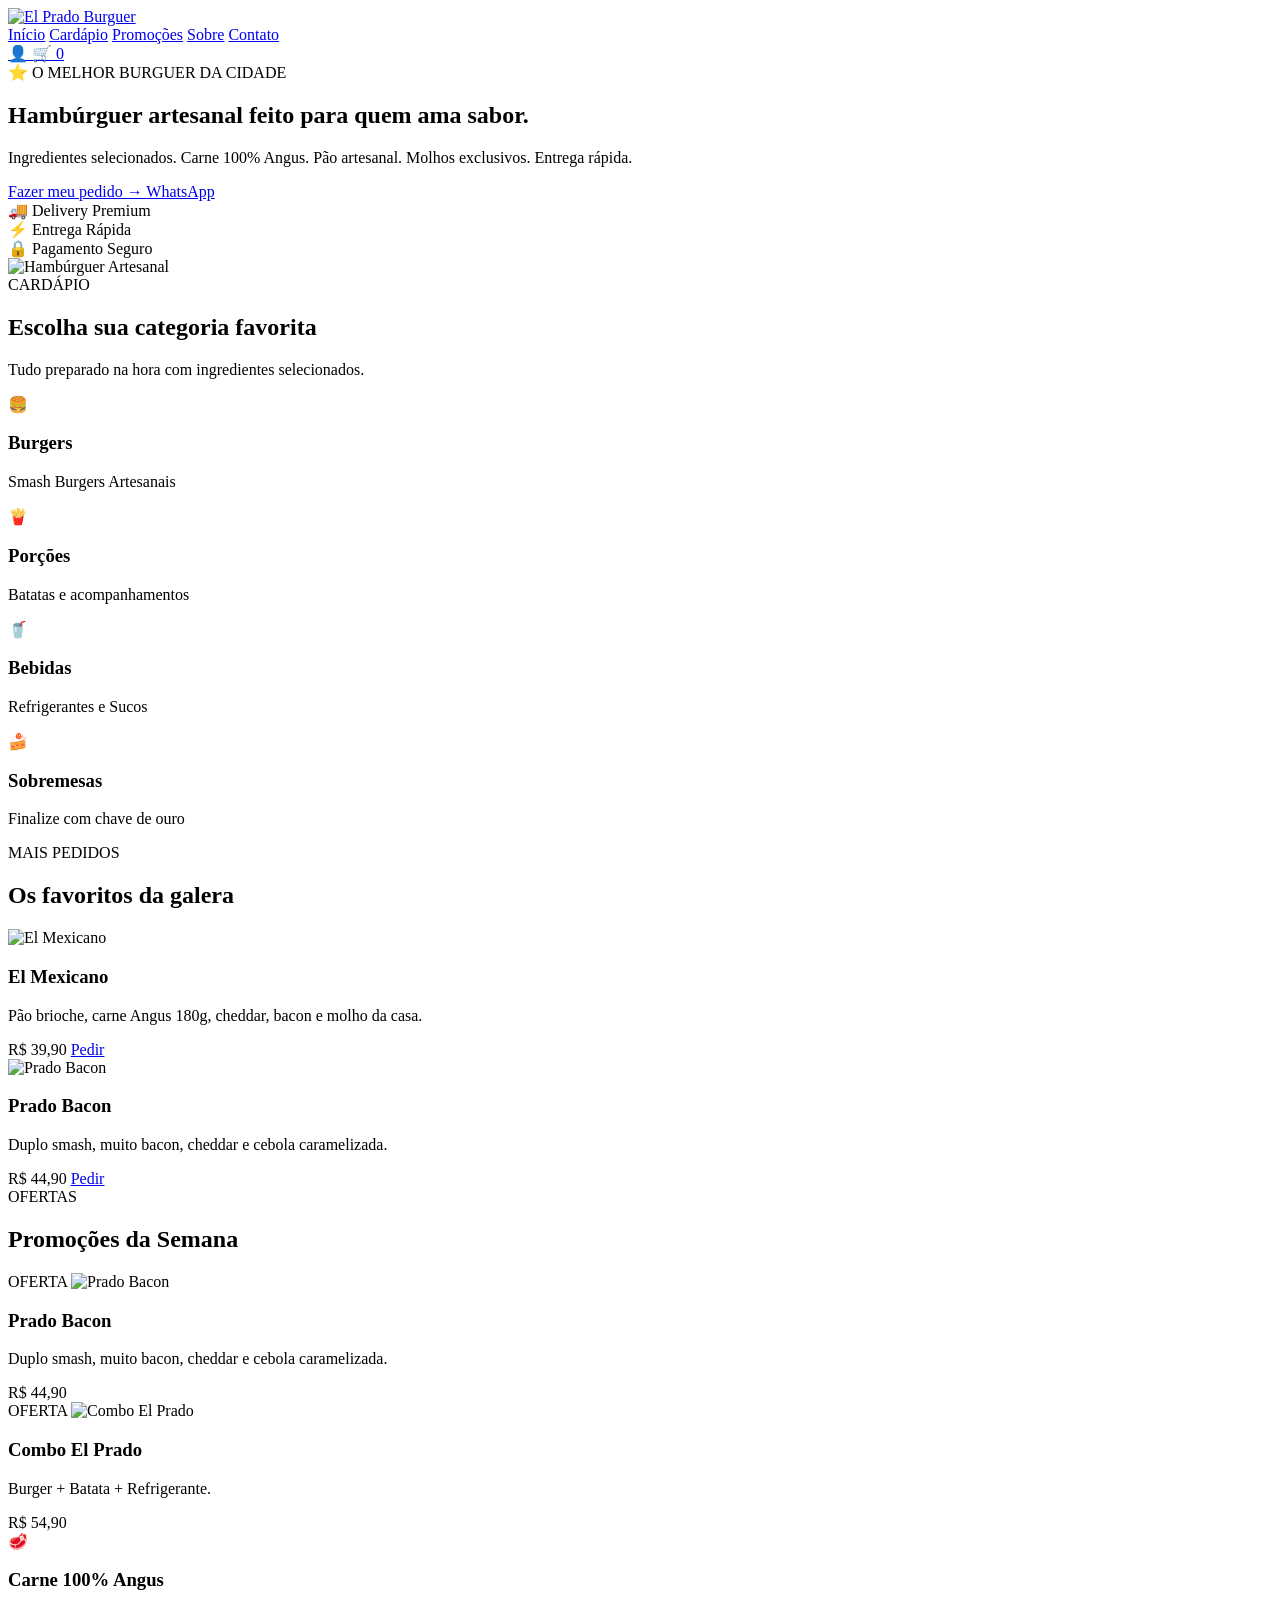
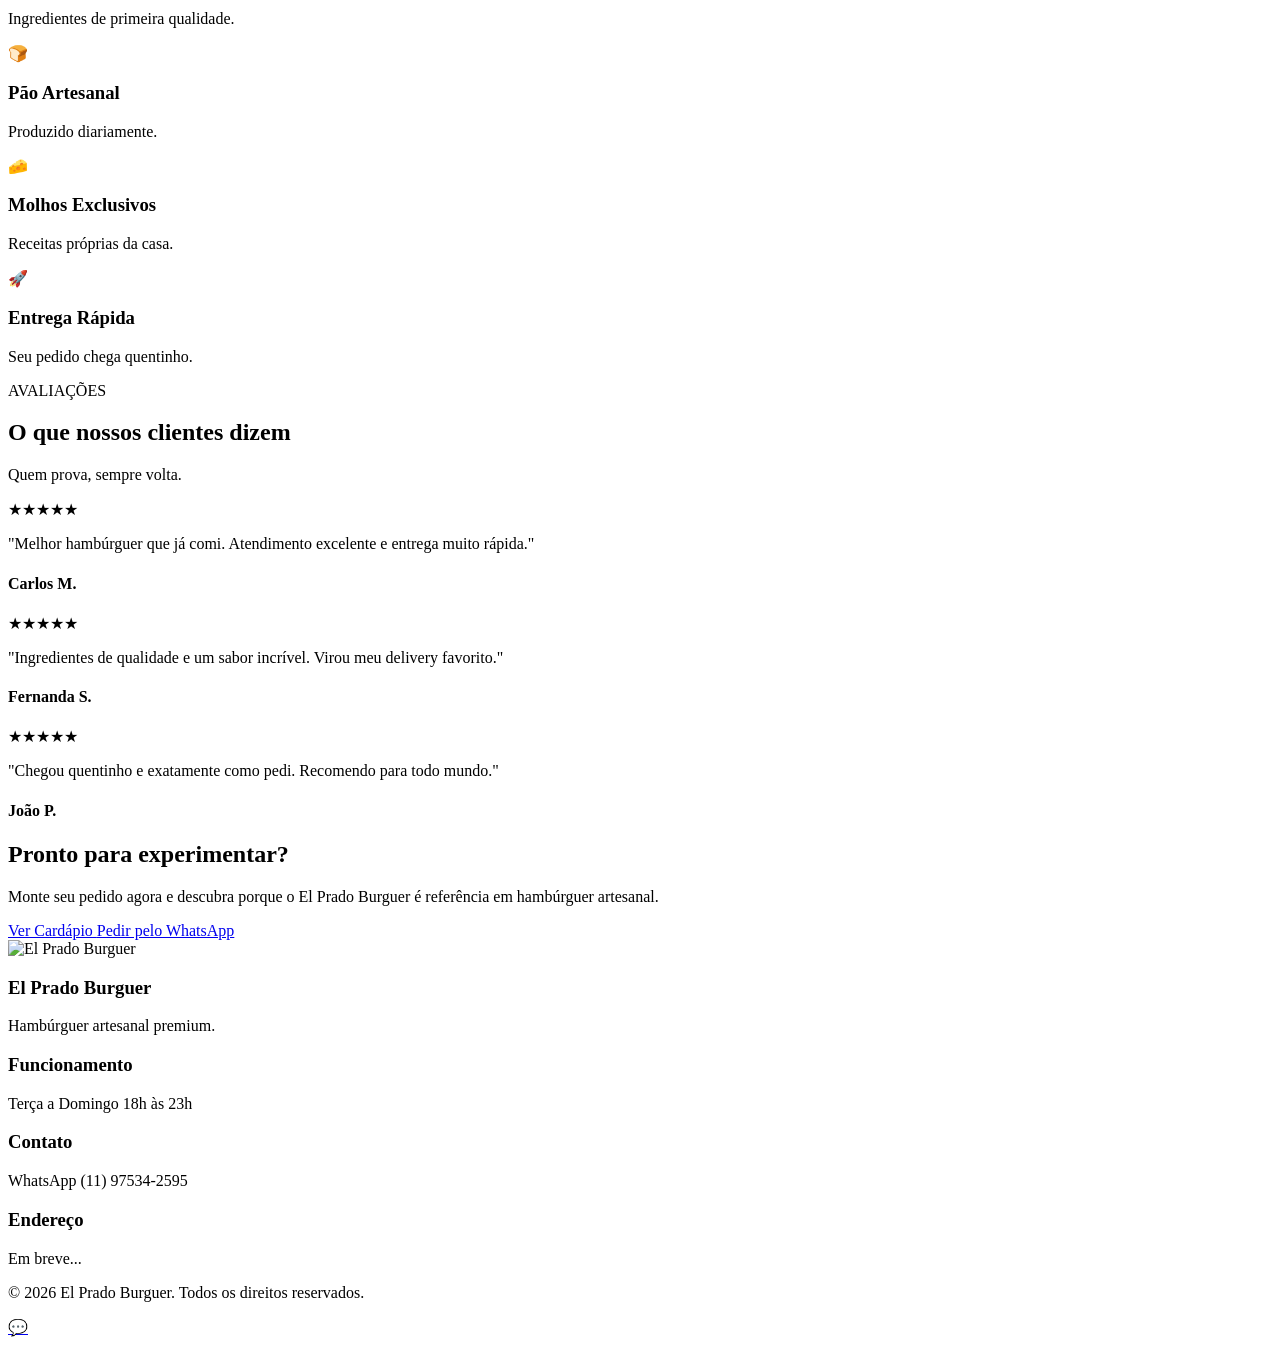
==== index.html @ 7095360c "Atualizar o index.html" ====
<!DOCTYPE html>
<html lang="pt-BR">

<head>

<meta charset="UTF-8">
<meta name="viewport" content="width=device-width, initial-scale=1.0">

<title>El Prado Burguer | Delivery Premium</title>

<meta name="description"
content="Os melhores hambúrgueres artesanais da cidade.">

<link rel="preconnect" href="https://fonts.googleapis.com">
<link rel="preconnect" href="https://fonts.gstatic.com" crossorigin>

<link href="https://fonts.googleapis.com/css2?family=Poppins:wght@300;400;500;600;700;800&display=swap"
rel="stylesheet">

<link rel="stylesheet" href="assets/ css/style.css">

<script defer src="assets/js/storage.js"></script>
<script defer src="assets/js/home.js"></script>

</head>

<body>

<header class="header">

<div class="container">

<a href="index.html" class="logo">

<img
src="assets/img/logo.png"
alt="El Prado Burguer">

</a>

<nav class="menu">

<a href="#inicio">Início</a>

<a href="#categorias">Cardápio</a>

<a href="#promocoes">Promoções</a>

<a href="#sobre">Sobre</a>

<a href="#contato">Contato</a>

</nav>

<div class="header-icons">

<a href="pages/cliente.html" class="icon-user">

👤

</a>

<a href="pages/carrinho.html" class="icon-cart">

🛒

<span id="contadorCarrinho">

0

</span>

</a>

</div>

</div>

</header>

<main>

<section
id="inicio"
class="hero">

<div class="container hero-grid">

<div class="hero-content">

<span class="hero-tag">

⭐ O MELHOR BURGUER DA CIDADE

</span>

<h1>

Hambúrguer artesanal
feito para quem
ama sabor.

</h1>

<p>

Ingredientes selecionados.

Carne 100% Angus.

Pão artesanal.

Molhos exclusivos.

Entrega rápida.

</p>

<div class="hero-buttons">

<a
href="pages/cardapio.html"
class="btn-primary">

Fazer meu pedido →

</a>

<a
href="https://wa.me/5511975342595"
target="_blank"
class="btn-secondary">

WhatsApp

</a>

</div>

<div class="hero-info">

<div>

🚚 Delivery Premium

</div>

<div>

⚡ Entrega Rápida

</div>

<div>

🔒 Pagamento Seguro

</div>

</div>

</div>

<div class="hero-image">

<img

src="https://images.unsplash.com/photo-1568901346375-23c9450c58cd?w=1200"

alt="Hambúrguer Artesanal">

</div>

</div>

</section>
<!-- ===========================
CATEGORIAS
=========================== -->

<section
id="categorias"
class="categorias">

<div class="container">

<div class="section-title">

<span>CARDÁPIO</span>

<h2>

Escolha sua categoria favorita

</h2>

<p>

Tudo preparado na hora com ingredientes selecionados.

</p>

</div>

<div class="categorias-grid">

<div class="categoria-card">

<div class="categoria-icon">

🍔

</div>

<h3>Burgers</h3>

<p>Smash Burgers Artesanais</p>

</div>

<div class="categoria-card">

<div class="categoria-icon">

🍟

</div>

<h3>Porções</h3>

<p>Batatas e acompanhamentos</p>

</div>

<div class="categoria-card">

<div class="categoria-icon">

🥤

</div>

<h3>Bebidas</h3>

<p>Refrigerantes e Sucos</p>

</div>

<div class="categoria-card">

<div class="categoria-icon">

🍰

</div>

<h3>Sobremesas</h3>

<p>Finalize com chave de ouro</p>

</div>

</div>

</div>

</section>

<!-- ===========================
DESTAQUES
=========================== -->

<section
id="destaques"
class="destaques">

<div class="container">

<div class="section-title">

<span>MAIS PEDIDOS</span>

<h2>

Os favoritos da galera

</h2>

</div>

<div
id="listaDestaques"
class="produtos-grid">

<!-- home.js renderiza aqui -->

</div>

</div>

</section>

<!-- ===========================
PROMOÇÕES
=========================== -->

<section
id="promocoes"
class="promocoes">

<div class="container">

<div class="section-title">

<span>OFERTAS</span>

<h2>

Promoções da Semana

</h2>

</div>

<div
id="listaPromocoes"
class="promocoes-grid">

<!-- home.js renderiza aqui -->

</div>

</div>

</section>

<!-- ===========================
DIFERENCIAIS
=========================== -->

<section
id="sobre"
class="beneficios">

<div class="container">

<div class="beneficios-grid">

<div class="beneficio">

<div class="icone">

🥩

</div>

<h3>

Carne 100% Angus

</h3>

<p>

Ingredientes de primeira qualidade.

</p>

</div>

<div class="beneficio">

<div class="icone">

🍞

</div>

<h3>

Pão Artesanal

</h3>

<p>

Produzido diariamente.

</p>

</div>

<div class="beneficio">

<div class="icone">

🧀

</div>

<h3>

Molhos Exclusivos

</h3>

<p>

Receitas próprias da casa.

</p>

</div>

<div class="beneficio">

<div class="icone">

🚀

</div>

<h3>

Entrega Rápida

</h3>

<p>

Seu pedido chega quentinho.

</p>

</div>

</div>

</div>

</section>
<!-- ===========================
AVALIAÇÕES
=========================== -->

<section
id="avaliacoes"
class="avaliacoes">

<div class="container">

<div class="section-title">

<span>AVALIAÇÕES</span>

<h2>

O que nossos clientes dizem

</h2>

<p>

Quem prova, sempre volta.

</p>

</div>

<div class="avaliacoes-grid">

<div class="avaliacao-card">

<div class="estrelas">

★★★★★

</div>

<p>

"Melhor hambúrguer que já comi. Atendimento excelente e entrega muito rápida."

</p>

<h4>

Carlos M.

</h4>

</div>

<div class="avaliacao-card">

<div class="estrelas">

★★★★★

</div>

<p>

"Ingredientes de qualidade e um sabor incrível. Virou meu delivery favorito."

</p>

<h4>

Fernanda S.

</h4>

</div>

<div class="avaliacao-card">

<div class="estrelas">

★★★★★

</div>

<p>

"Chegou quentinho e exatamente como pedi. Recomendo para todo mundo."

</p>

<h4>

João P.

</h4>

</div>

</div>

</div>

</section>

<!-- ===========================
CTA
=========================== -->

<section class="cta">

<div class="container">

<h2>

Pronto para experimentar?

</h2>

<p>

Monte seu pedido agora e descubra porque o El Prado Burguer é referência em hambúrguer artesanal.

</p>

<div class="cta-buttons">

<a
href="pages/cardapio.html"
class="btn-primary">

Ver Cardápio

</a>

<a
href="https://wa.me/5511975342595"
target="_blank"
class="btn-secondary">

Pedir pelo WhatsApp

</a>

</div>

</div>

</section>

</main>

<!-- ===========================
FOOTER
=========================== -->

<footer
id="contato"
class="footer">

<div class="container">

<div class="footer-logo">

<img
src="assets/img/logo.png"
alt="El Prado Burguer">

</div>

<div class="footer-grid">

<div>

<h3>

El Prado Burguer

</h3>

<p>

Hambúrguer artesanal premium.

</p>

</div>

<div>

<h3>

Funcionamento

</h3>

<p>

Terça a Domingo

18h às 23h

</p>

</div>

<div>

<h3>

Contato

</h3>

<p>

WhatsApp

(11) 97534-2595

</p>

</div>

<div>

<h3>

Endereço

</h3>

<p>

Em breve...

</p>

</div>

</div>

<div class="footer-copy">

<p>

© 2026 El Prado Burguer.

Todos os direitos reservados.

</p>

</div>

</div>

</footer>

<a

href="https://wa.me/5511975342595"

target="_blank"

class="whatsapp-float"

title="Fale conosco">

💬

</a>

</body>

</html>
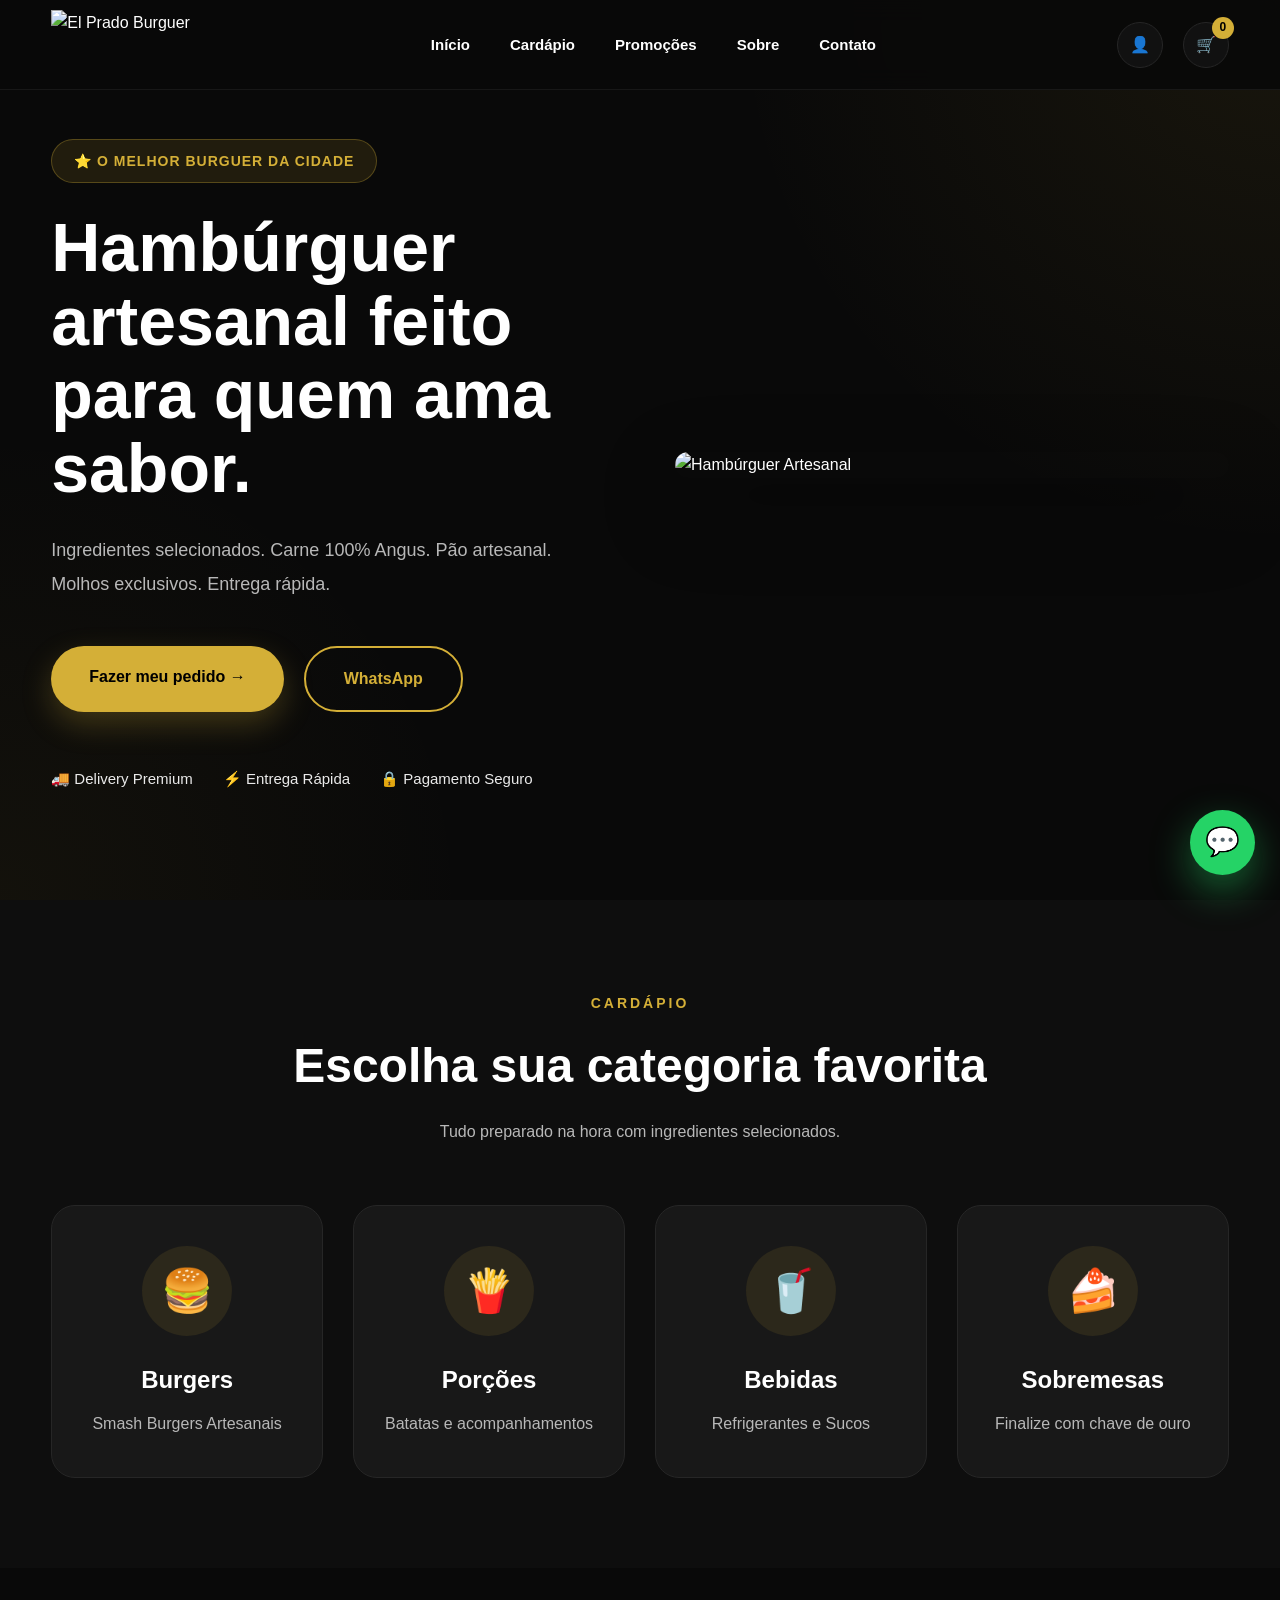
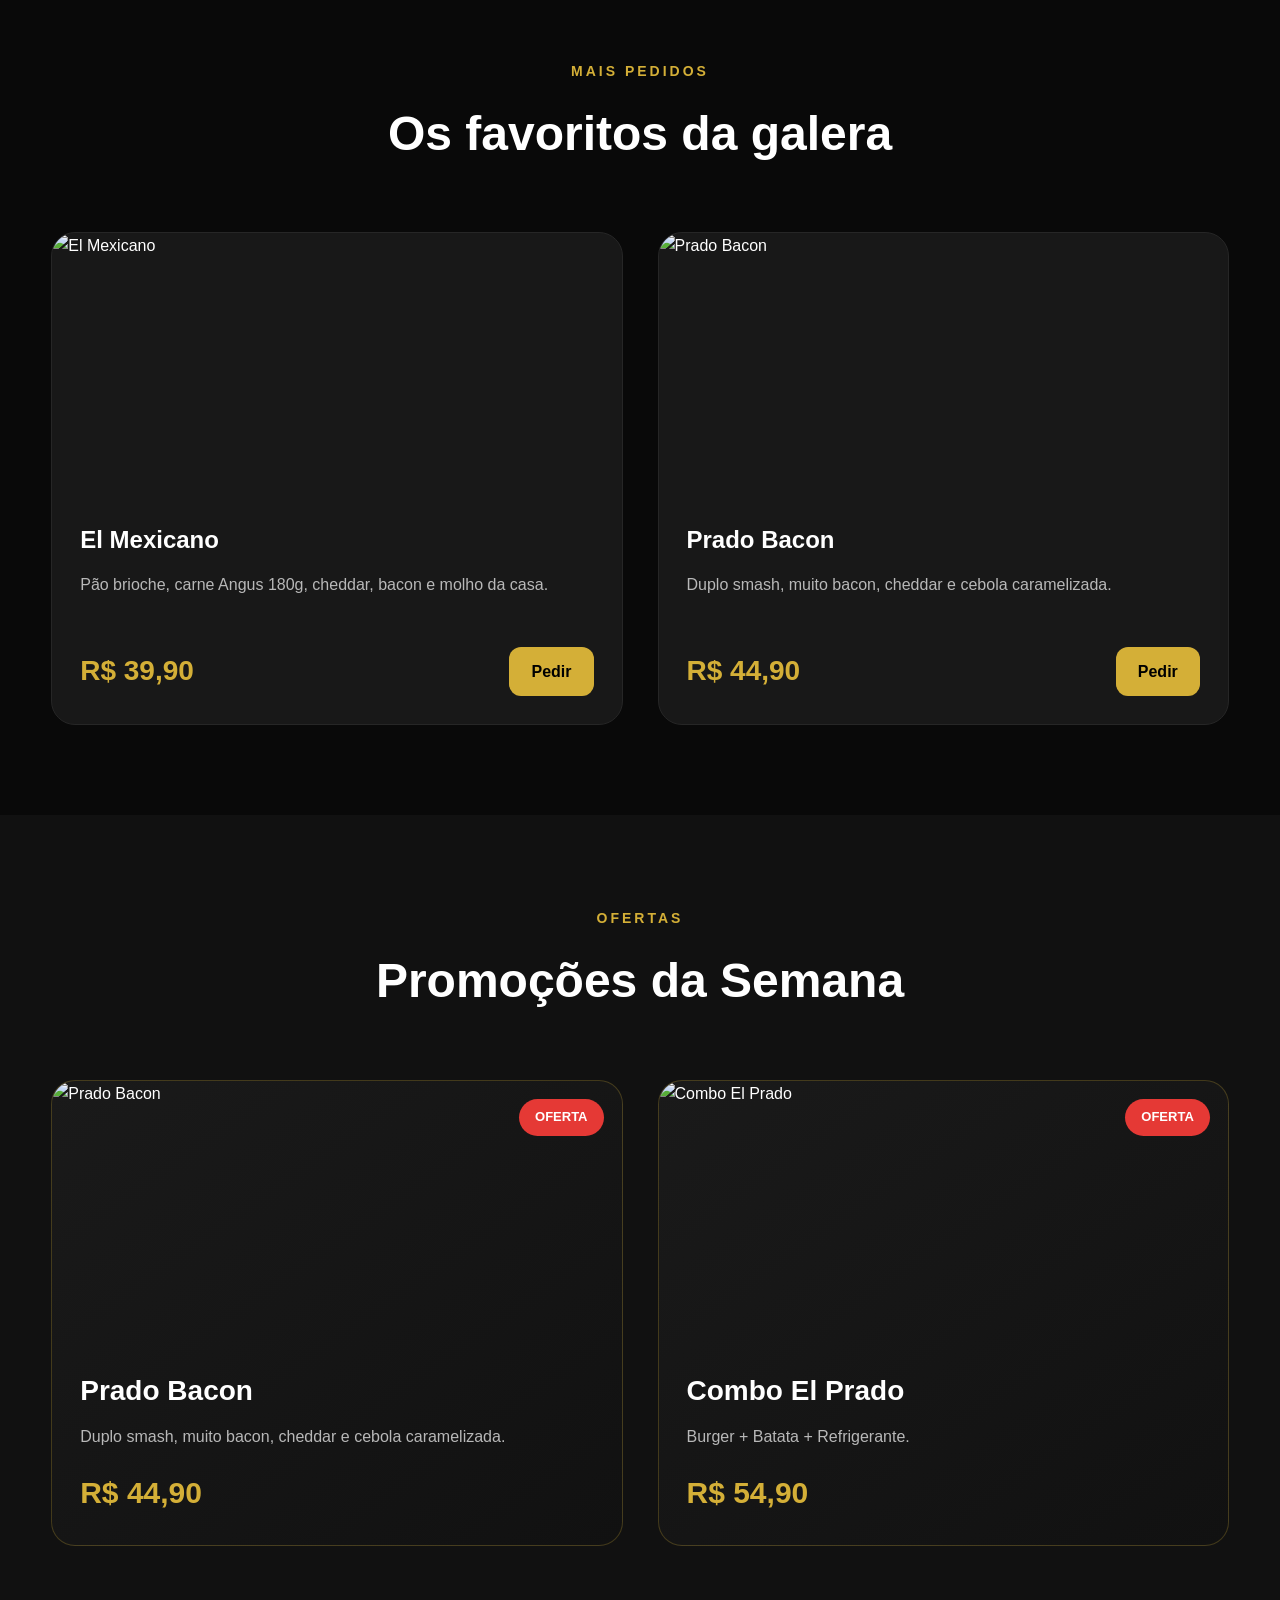
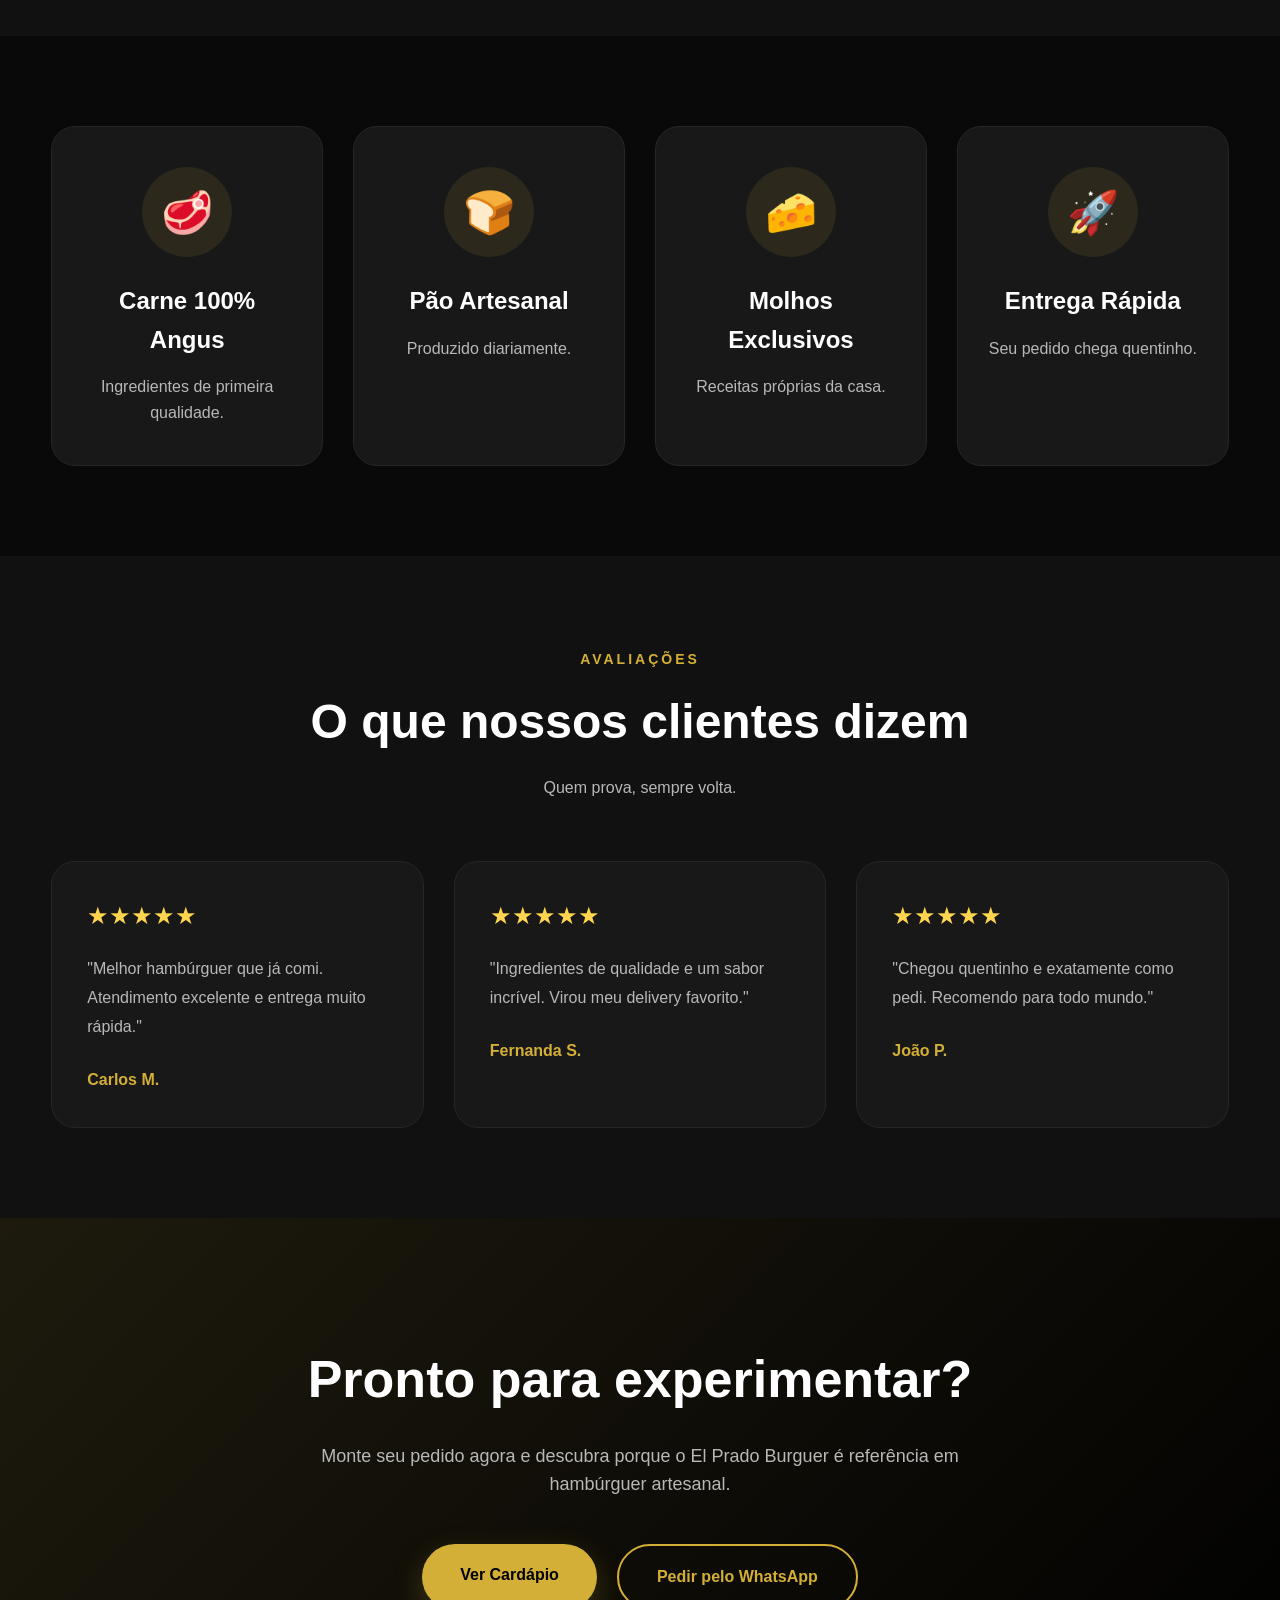
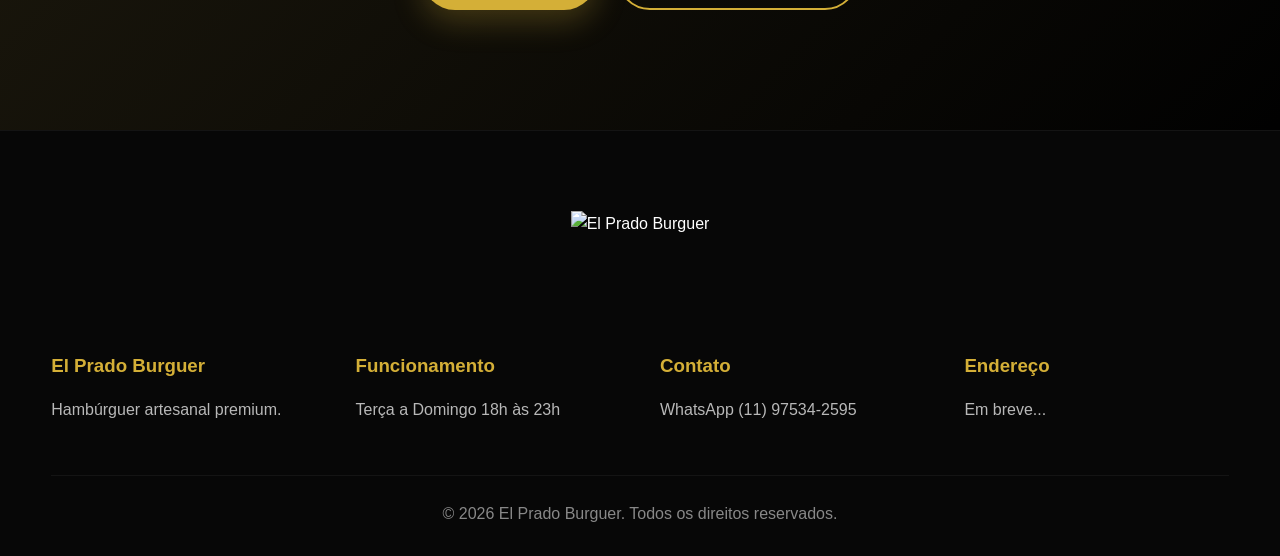
==== commit 06e2e0eb: "Atualizar o index.html" ====
--- a/index.html
+++ b/index.html
@@ -17,7 +17,7 @@
 <link href="https://fonts.googleapis.com/css2?family=Poppins:wght@300;400;500;600;700;800&display=swap"
 rel="stylesheet">
 
-<link rel="stylesheet" href="assets/ css/style.css">
+<link rel="stylesheet" href="assets/css/style.css">
 
 <script defer src="assets/js/storage.js"></script>
 <script defer src="assets/js/home.js"></script>
--- a/assets/css/style.css
+++ b/assets/css/style.css
@@ -0,0 +1,1550 @@
+/*==================================================
+ EL PRADO BURGUER
+ STYLE.CSS
+ Versão 1.0
+==================================================*/
+
+/*=========================
+RESET
+=========================*/
+
+*{
+    margin:0;
+    padding:0;
+    box-sizing:border-box;
+}
+
+html{
+    scroll-behavior:smooth;
+}
+
+body{
+
+    font-family:'Poppins',sans-serif;
+
+    background:#090909;
+
+    color:#FFFFFF;
+
+    overflow-x:hidden;
+
+    line-height:1.6;
+
+}
+
+/*=========================
+VARIÁVEIS
+=========================*/
+
+:root{
+
+    --primary:#D4AF37;
+    --primary-hover:#E8C65A;
+
+    --background:#090909;
+    --background-light:#121212;
+
+    --card:#181818;
+
+    --border:#262626;
+
+    --text:#FFFFFF;
+
+    --text-secondary:#B8B8B8;
+
+    --success:#25D366;
+
+    --shadow:0 15px 40px rgba(0,0,0,.35);
+
+    --radius:18px;
+
+}
+
+/*=========================
+SCROLL
+=========================*/
+
+::-webkit-scrollbar{
+
+    width:10px;
+
+}
+
+::-webkit-scrollbar-track{
+
+    background:#111;
+
+}
+
+::-webkit-scrollbar-thumb{
+
+    background:var(--primary);
+
+    border-radius:20px;
+
+}
+
+/*=========================
+GERAL
+=========================*/
+
+img{
+
+    display:block;
+
+    max-width:100%;
+
+}
+
+a{
+
+    text-decoration:none;
+
+    color:inherit;
+
+}
+
+ul{
+
+    list-style:none;
+
+}
+
+.container{
+
+    width:min(1400px,92%);
+
+    margin:auto;
+
+}
+
+section{
+
+    padding:90px 0;
+
+}
+
+.section-title{
+
+    text-align:center;
+
+    margin-bottom:60px;
+
+}
+
+.section-title span{
+
+    color:var(--primary);
+
+    font-size:14px;
+
+    letter-spacing:3px;
+
+    font-weight:700;
+
+}
+
+.section-title h2{
+
+    margin-top:12px;
+
+    font-size:48px;
+
+    font-weight:800;
+
+}
+
+.section-title p{
+
+    color:var(--text-secondary);
+
+    margin-top:15px;
+
+}
+
+/*=========================
+HEADER
+=========================*/
+
+.header{
+
+    position:fixed;
+
+    top:0;
+
+    left:0;
+
+    width:100%;
+
+    height:90px;
+
+    z-index:9999;
+
+    background:rgba(9,9,9,.92);
+
+    backdrop-filter:blur(12px);
+
+    border-bottom:1px solid rgba(255,255,255,.06);
+
+}
+
+.header .container{
+
+    height:100%;
+
+    display:flex;
+
+    align-items:center;
+
+    justify-content:space-between;
+
+}
+
+.logo img{
+
+    height:70px;
+
+}
+
+.menu{
+
+    display:flex;
+
+    gap:40px;
+
+}
+
+.menu a{
+
+    color:#FFF;
+
+    font-weight:600;
+
+    font-size:15px;
+
+    transition:.30s;
+
+}
+
+.menu a:hover{
+
+    color:var(--primary);
+
+}
+
+.header-icons{
+
+    display:flex;
+
+    align-items:center;
+
+    gap:20px;
+
+}
+
+.icon-user,
+
+.icon-cart{
+
+    width:46px;
+
+    height:46px;
+
+    border-radius:50%;
+
+    border:1px solid var(--border);
+
+    display:flex;
+
+    justify-content:center;
+
+    align-items:center;
+
+    background:#111;
+
+    transition:.30s;
+
+    position:relative;
+
+}
+
+.icon-user:hover,
+
+.icon-cart:hover{
+
+    background:var(--primary);
+
+    color:#000;
+
+}
+
+#contadorCarrinho{
+
+    position:absolute;
+
+    top:-6px;
+
+    right:-6px;
+
+    width:22px;
+
+    height:22px;
+
+    border-radius:50%;
+
+    background:var(--primary);
+
+    color:#000;
+
+    font-size:12px;
+
+    font-weight:700;
+
+    display:flex;
+
+    align-items:center;
+
+    justify-content:center;
+
+}
+/*==================================================
+ HERO
+==================================================*/
+
+.hero{
+
+    min-height:100vh;
+
+    display:flex;
+
+    align-items:center;
+
+    padding-top:120px;
+
+    background:
+    radial-gradient(circle at top right,
+    rgba(212,175,55,.08),
+    transparent 35%),
+
+    radial-gradient(circle at bottom left,
+    rgba(212,175,55,.05),
+    transparent 30%),
+
+    #090909;
+
+}
+
+.hero-grid{
+
+    display:grid;
+
+    grid-template-columns:1fr 1fr;
+
+    gap:70px;
+
+    align-items:center;
+
+}
+
+.hero-content{
+
+    animation:fadeLeft 1s ease;
+
+}
+
+.hero-tag{
+
+    display:inline-flex;
+
+    align-items:center;
+
+    gap:10px;
+
+    background:rgba(212,175,55,.12);
+
+    border:1px solid rgba(212,175,55,.30);
+
+    color:var(--primary);
+
+    padding:10px 22px;
+
+    border-radius:40px;
+
+    font-size:14px;
+
+    font-weight:700;
+
+    letter-spacing:1px;
+
+}
+
+.hero h1{
+
+    font-size:68px;
+
+    font-weight:800;
+
+    line-height:1.08;
+
+    margin:28px 0;
+
+}
+
+.hero p{
+
+    font-size:18px;
+
+    color:var(--text-secondary);
+
+    max-width:580px;
+
+    line-height:1.9;
+
+}
+
+.hero-buttons{
+
+    display:flex;
+
+    gap:20px;
+
+    margin-top:45px;
+
+}
+
+.btn-primary{
+
+    background:var(--primary);
+
+    color:#000;
+
+    padding:18px 38px;
+
+    border-radius:50px;
+
+    font-weight:700;
+
+    transition:.35s;
+
+    box-shadow:
+
+    0 12px 30px rgba(212,175,55,.25);
+
+}
+
+.btn-primary:hover{
+
+    background:var(--primary-hover);
+
+    transform:translateY(-5px);
+
+}
+
+.btn-secondary{
+
+    border:2px solid var(--primary);
+
+    color:var(--primary);
+
+    padding:18px 38px;
+
+    border-radius:50px;
+
+    font-weight:700;
+
+    transition:.35s;
+
+}
+
+.btn-secondary:hover{
+
+    background:var(--primary);
+
+    color:#000;
+
+}
+
+.hero-info{
+
+    display:flex;
+
+    gap:30px;
+
+    margin-top:55px;
+
+    flex-wrap:wrap;
+
+}
+
+.hero-info div{
+
+    display:flex;
+
+    align-items:center;
+
+    gap:10px;
+
+    color:#EAEAEA;
+
+    font-size:15px;
+
+}
+
+.hero-image{
+
+    display:flex;
+
+    justify-content:center;
+
+    animation:fadeRight 1s ease;
+
+}
+
+.hero-image img{
+
+    width:100%;
+
+    max-width:650px;
+
+    border-radius:30px;
+
+    box-shadow:
+
+    0 30px 80px rgba(0,0,0,.45);
+
+    transition:.45s;
+
+}
+
+.hero-image img:hover{
+
+    transform:scale(1.03);
+
+}
+
+/*==================================================
+ ANIMAÇÕES
+==================================================*/
+
+@keyframes fadeLeft{
+
+    from{
+
+        opacity:0;
+
+        transform:translateX(-60px);
+
+    }
+
+    to{
+
+        opacity:1;
+
+        transform:translateX(0);
+
+    }
+
+}
+
+@keyframes fadeRight{
+
+    from{
+
+        opacity:0;
+
+        transform:translateX(60px);
+
+    }
+
+    to{
+
+        opacity:1;
+
+        transform:translateX(0);
+
+    }
+
+}
+
+@keyframes float{
+
+    0%{
+
+        transform:translateY(0);
+
+    }
+
+    50%{
+
+        transform:translateY(-12px);
+
+    }
+
+    100%{
+
+        transform:translateY(0);
+
+    }
+
+}
+
+.hero-image img{
+
+    animation:float 4s ease-in-out infinite;
+
+}
+/*==================================================
+ CATEGORIAS
+==================================================*/
+
+.categorias{
+
+    background:#0E0E0E;
+
+}
+
+.categorias-grid{
+
+    display:grid;
+
+    grid-template-columns:repeat(auto-fit,minmax(240px,1fr));
+
+    gap:30px;
+
+}
+
+.categoria-card{
+
+    background:var(--card);
+
+    border:1px solid var(--border);
+
+    border-radius:24px;
+
+    padding:40px 30px;
+
+    text-align:center;
+
+    transition:.35s;
+
+    cursor:pointer;
+
+}
+
+.categoria-card:hover{
+
+    transform:translateY(-10px);
+
+    border-color:var(--primary);
+
+    box-shadow:0 20px 40px rgba(212,175,55,.18);
+
+}
+
+.categoria-icon{
+
+    width:90px;
+
+    height:90px;
+
+    margin:0 auto 25px;
+
+    border-radius:50%;
+
+    display:flex;
+
+    align-items:center;
+
+    justify-content:center;
+
+    font-size:42px;
+
+    background:rgba(212,175,55,.10);
+
+}
+
+.categoria-card h3{
+
+    font-size:24px;
+
+    margin-bottom:12px;
+
+}
+
+.categoria-card p{
+
+    color:var(--text-secondary);
+
+}
+
+/*==================================================
+ PRODUTOS
+==================================================*/
+
+.produtos-grid{
+
+    display:grid;
+
+    grid-template-columns:repeat(auto-fit,minmax(320px,1fr));
+
+    gap:35px;
+
+}
+
+.produto-card{
+
+    background:var(--card);
+
+    border-radius:24px;
+
+    overflow:hidden;
+
+    border:1px solid var(--border);
+
+    transition:.35s;
+
+}
+
+.produto-card:hover{
+
+    transform:translateY(-12px);
+
+    border-color:var(--primary);
+
+    box-shadow:var(--shadow);
+
+}
+
+.produto-imagem{
+
+    position:relative;
+
+    overflow:hidden;
+
+}
+
+.produto-imagem img{
+
+    width:100%;
+
+    height:260px;
+
+    object-fit:cover;
+
+    transition:.45s;
+
+}
+
+.produto-card:hover img{
+
+    transform:scale(1.08);
+
+}
+
+.produto-info{
+
+    padding:28px;
+
+}
+
+.produto-info h3{
+
+    font-size:24px;
+
+    margin-bottom:12px;
+
+}
+
+.produto-info p{
+
+    color:var(--text-secondary);
+
+    margin-bottom:25px;
+
+    min-height:50px;
+
+}
+
+.produto-footer{
+
+    display:flex;
+
+    justify-content:space-between;
+
+    align-items:center;
+
+}
+
+.preco{
+
+    font-size:28px;
+
+    color:var(--primary);
+
+    font-weight:700;
+
+}
+
+.btn-comprar{
+
+    background:var(--primary);
+
+    color:#000;
+
+    padding:12px 22px;
+
+    border-radius:12px;
+
+    font-weight:700;
+
+    transition:.30s;
+
+}
+
+.btn-comprar:hover{
+
+    background:var(--primary-hover);
+
+}
+
+/*==================================================
+ PROMOÇÕES
+==================================================*/
+
+.promocoes{
+
+    background:#111;
+
+}
+
+.promocoes-grid{
+
+    display:grid;
+
+    grid-template-columns:repeat(auto-fit,minmax(350px,1fr));
+
+    gap:35px;
+
+}
+
+.promocao-card{
+
+    position:relative;
+
+    background:linear-gradient(145deg,#1A1A1A,#111);
+
+    border-radius:24px;
+
+    overflow:hidden;
+
+    border:1px solid rgba(212,175,55,.25);
+
+    transition:.35s;
+
+}
+
+.promocao-card:hover{
+
+    transform:translateY(-10px);
+
+    box-shadow:0 25px 50px rgba(212,175,55,.15);
+
+}
+
+.promocao-badge{
+
+    position:absolute;
+
+    top:18px;
+
+    right:18px;
+
+    background:#E53935;
+
+    color:#FFF;
+
+    padding:8px 16px;
+
+    border-radius:30px;
+
+    font-size:13px;
+
+    font-weight:700;
+
+}
+
+.promocao-card img{
+
+    width:100%;
+
+    height:260px;
+
+    object-fit:cover;
+
+}
+
+.promocao-info{
+
+    padding:28px;
+
+}
+
+.promocao-info h3{
+
+    font-size:28px;
+
+    margin-bottom:10px;
+
+}
+
+.promocao-info p{
+
+    color:var(--text-secondary);
+
+    margin-bottom:20px;
+
+}
+
+.promocao-preco{
+
+    display:flex;
+
+    align-items:center;
+
+    gap:15px;
+
+}
+
+.preco-antigo{
+
+    color:#888;
+
+    text-decoration:line-through;
+
+}
+
+.preco-promocional{
+
+    color:var(--primary);
+
+    font-size:30px;
+
+    font-weight:800;
+
+}
+/*==================================================
+ BENEFÍCIOS
+==================================================*/
+
+.beneficios{
+
+    background:#090909;
+
+}
+
+.beneficios-grid{
+
+    display:grid;
+
+    grid-template-columns:repeat(auto-fit,minmax(260px,1fr));
+
+    gap:30px;
+
+}
+
+.beneficio{
+
+    background:var(--card);
+
+    border:1px solid var(--border);
+
+    border-radius:24px;
+
+    padding:40px 30px;
+
+    text-align:center;
+
+    transition:.35s;
+
+}
+
+.beneficio:hover{
+
+    transform:translateY(-10px);
+
+    border-color:var(--primary);
+
+    box-shadow:var(--shadow);
+
+}
+
+.beneficio .icone{
+
+    width:90px;
+
+    height:90px;
+
+    margin:0 auto 25px;
+
+    border-radius:50%;
+
+    display:flex;
+
+    justify-content:center;
+
+    align-items:center;
+
+    font-size:42px;
+
+    background:rgba(212,175,55,.10);
+
+}
+
+.beneficio h3{
+
+    margin-bottom:15px;
+
+    font-size:24px;
+
+}
+
+.beneficio p{
+
+    color:var(--text-secondary);
+
+}
+
+/*==================================================
+AVALIAÇÕES
+==================================================*/
+
+.avaliacoes{
+
+    background:#111;
+
+}
+
+.avaliacoes-grid{
+
+    display:grid;
+
+    grid-template-columns:repeat(auto-fit,minmax(320px,1fr));
+
+    gap:30px;
+
+}
+
+.avaliacao-card{
+
+    background:var(--card);
+
+    border-radius:24px;
+
+    border:1px solid var(--border);
+
+    padding:35px;
+
+    transition:.35s;
+
+}
+
+.avaliacao-card:hover{
+
+    transform:translateY(-10px);
+
+    border-color:var(--primary);
+
+}
+
+.estrelas{
+
+    color:#FFD54F;
+
+    font-size:24px;
+
+    margin-bottom:20px;
+
+}
+
+.avaliacao-card p{
+
+    color:var(--text-secondary);
+
+    line-height:1.8;
+
+    margin-bottom:25px;
+
+}
+
+.avaliacao-card h4{
+
+    color:var(--primary);
+
+}
+
+/*==================================================
+CTA
+==================================================*/
+
+.cta{
+
+    padding:120px 0;
+
+    text-align:center;
+
+    background:
+
+    linear-gradient(
+
+        135deg,
+
+        rgba(212,175,55,.10),
+
+        rgba(0,0,0,.90)
+
+    );
+
+}
+
+.cta h2{
+
+    font-size:52px;
+
+    margin-bottom:20px;
+
+}
+
+.cta p{
+
+    max-width:700px;
+
+    margin:0 auto 45px;
+
+    color:var(--text-secondary);
+
+    font-size:18px;
+
+}
+
+.cta-buttons{
+
+    display:flex;
+
+    justify-content:center;
+
+    gap:20px;
+
+    flex-wrap:wrap;
+
+}
+
+/*==================================================
+FOOTER
+==================================================*/
+
+.footer{
+
+    background:#070707;
+
+    border-top:1px solid rgba(255,255,255,.05);
+
+    padding:80px 0 30px;
+
+}
+
+.footer-logo{
+
+    display:flex;
+
+    justify-content:center;
+
+    margin-bottom:50px;
+
+}
+
+.footer-logo img{
+
+    height:90px;
+
+}
+
+.footer-grid{
+
+    display:grid;
+
+    grid-template-columns:repeat(auto-fit,minmax(220px,1fr));
+
+    gap:40px;
+
+    margin-bottom:50px;
+
+}
+
+.footer-grid h3{
+
+    color:var(--primary);
+
+    margin-bottom:15px;
+
+}
+
+.footer-grid p{
+
+    color:var(--text-secondary);
+
+    line-height:1.8;
+
+}
+
+.footer-copy{
+
+    border-top:1px solid rgba(255,255,255,.05);
+
+    padding-top:25px;
+
+    text-align:center;
+
+    color:#888;
+
+}
+
+/*==================================================
+BOTÃO WHATSAPP
+==================================================*/
+
+.whatsapp-float{
+
+    position:fixed;
+
+    right:25px;
+
+    bottom:25px;
+
+    width:65px;
+
+    height:65px;
+
+    border-radius:50%;
+
+    background:#25D366;
+
+    color:#FFF;
+
+    display:flex;
+
+    align-items:center;
+
+    justify-content:center;
+
+    font-size:28px;
+
+    box-shadow:
+
+    0 15px 40px rgba(37,211,102,.45);
+
+    z-index:999;
+
+    transition:.35s;
+
+}
+
+.whatsapp-float:hover{
+
+    transform:scale(1.1);
+
+}
+/*==================================================
+ RESPONSIVIDADE
+==================================================*/
+
+/* Notebook */
+
+@media(max-width:1200px){
+
+    .hero h1{
+
+        font-size:56px;
+
+    }
+
+}
+
+/* Tablet */
+
+@media(max-width:992px){
+
+    .header{
+
+        height:80px;
+
+    }
+
+    .menu{
+
+        display:none;
+
+    }
+
+    .hero{
+
+        padding-top:140px;
+
+    }
+
+    .hero-grid{
+
+        grid-template-columns:1fr;
+
+        text-align:center;
+
+        gap:60px;
+
+    }
+
+    .hero-content{
+
+        display:flex;
+
+        flex-direction:column;
+
+        align-items:center;
+
+    }
+
+    .hero-buttons{
+
+        justify-content:center;
+
+        flex-wrap:wrap;
+
+    }
+
+    .hero-info{
+
+        justify-content:center;
+
+    }
+
+    .hero h1{
+
+        font-size:48px;
+
+    }
+
+    .section-title h2{
+
+        font-size:38px;
+
+    }
+
+    .cta h2{
+
+        font-size:42px;
+
+    }
+
+}
+
+/* Celular */
+
+@media(max-width:768px){
+
+    section{
+
+        padding:70px 0;
+
+    }
+
+    .container{
+
+        width:92%;
+
+    }
+
+    .hero{
+
+        min-height:auto;
+
+        padding-top:120px;
+
+    }
+
+    .hero h1{
+
+        font-size:38px;
+
+    }
+
+    .hero p{
+
+        font-size:16px;
+
+    }
+
+    .hero-buttons{
+
+        flex-direction:column;
+
+        width:100%;
+
+    }
+
+    .btn-primary,
+
+    .btn-secondary{
+
+        width:100%;
+
+        text-align:center;
+
+    }
+
+    .hero-info{
+
+        flex-direction:column;
+
+        gap:15px;
+
+    }
+
+    .section-title h2{
+
+        font-size:32px;
+
+    }
+
+    .categoria-card,
+
+    .beneficio,
+
+    .produto-card,
+
+    .promocao-card,
+
+    .avaliacao-card{
+
+        padding:25px;
+
+    }
+
+    .footer-grid{
+
+        text-align:center;
+
+    }
+
+}
+
+/* Celulares Pequenos */
+
+@media(max-width:480px){
+
+    .logo img{
+
+        height:58px;
+
+    }
+
+    .hero h1{
+
+        font-size:32px;
+
+    }
+
+    .section-title h2{
+
+        font-size:28px;
+
+    }
+
+    .cta{
+
+        padding:90px 0;
+
+    }
+
+    .cta h2{
+
+        font-size:32px;
+
+    }
+
+    .cta p{
+
+        font-size:16px;
+
+    }
+
+    .footer-logo img{
+
+        height:70px;
+
+    }
+
+    .whatsapp-float{
+
+        width:58px;
+
+        height:58px;
+
+        font-size:24px;
+
+    }
+
+}
+
+/*==================================================
+ SELEÇÃO
+==================================================*/
+
+::selection{
+
+    background:var(--primary);
+
+    color:#000;
+
+}
+
+/*==================================================
+ FOCUS
+==================================================*/
+
+button:focus,
+
+a:focus,
+
+input:focus,
+
+textarea:focus,
+
+select:focus{
+
+    outline:2px solid var(--primary);
+
+    outline-offset:4px;
+
+}
+
+/*==================================================
+ TRANSIÇÕES
+==================================================*/
+
+button,
+
+a,
+
+img,
+
+.produto-card,
+
+.promocao-card,
+
+.categoria-card,
+
+.beneficio,
+
+.avaliacao-card{
+
+    transition:.35s ease;
+
+}
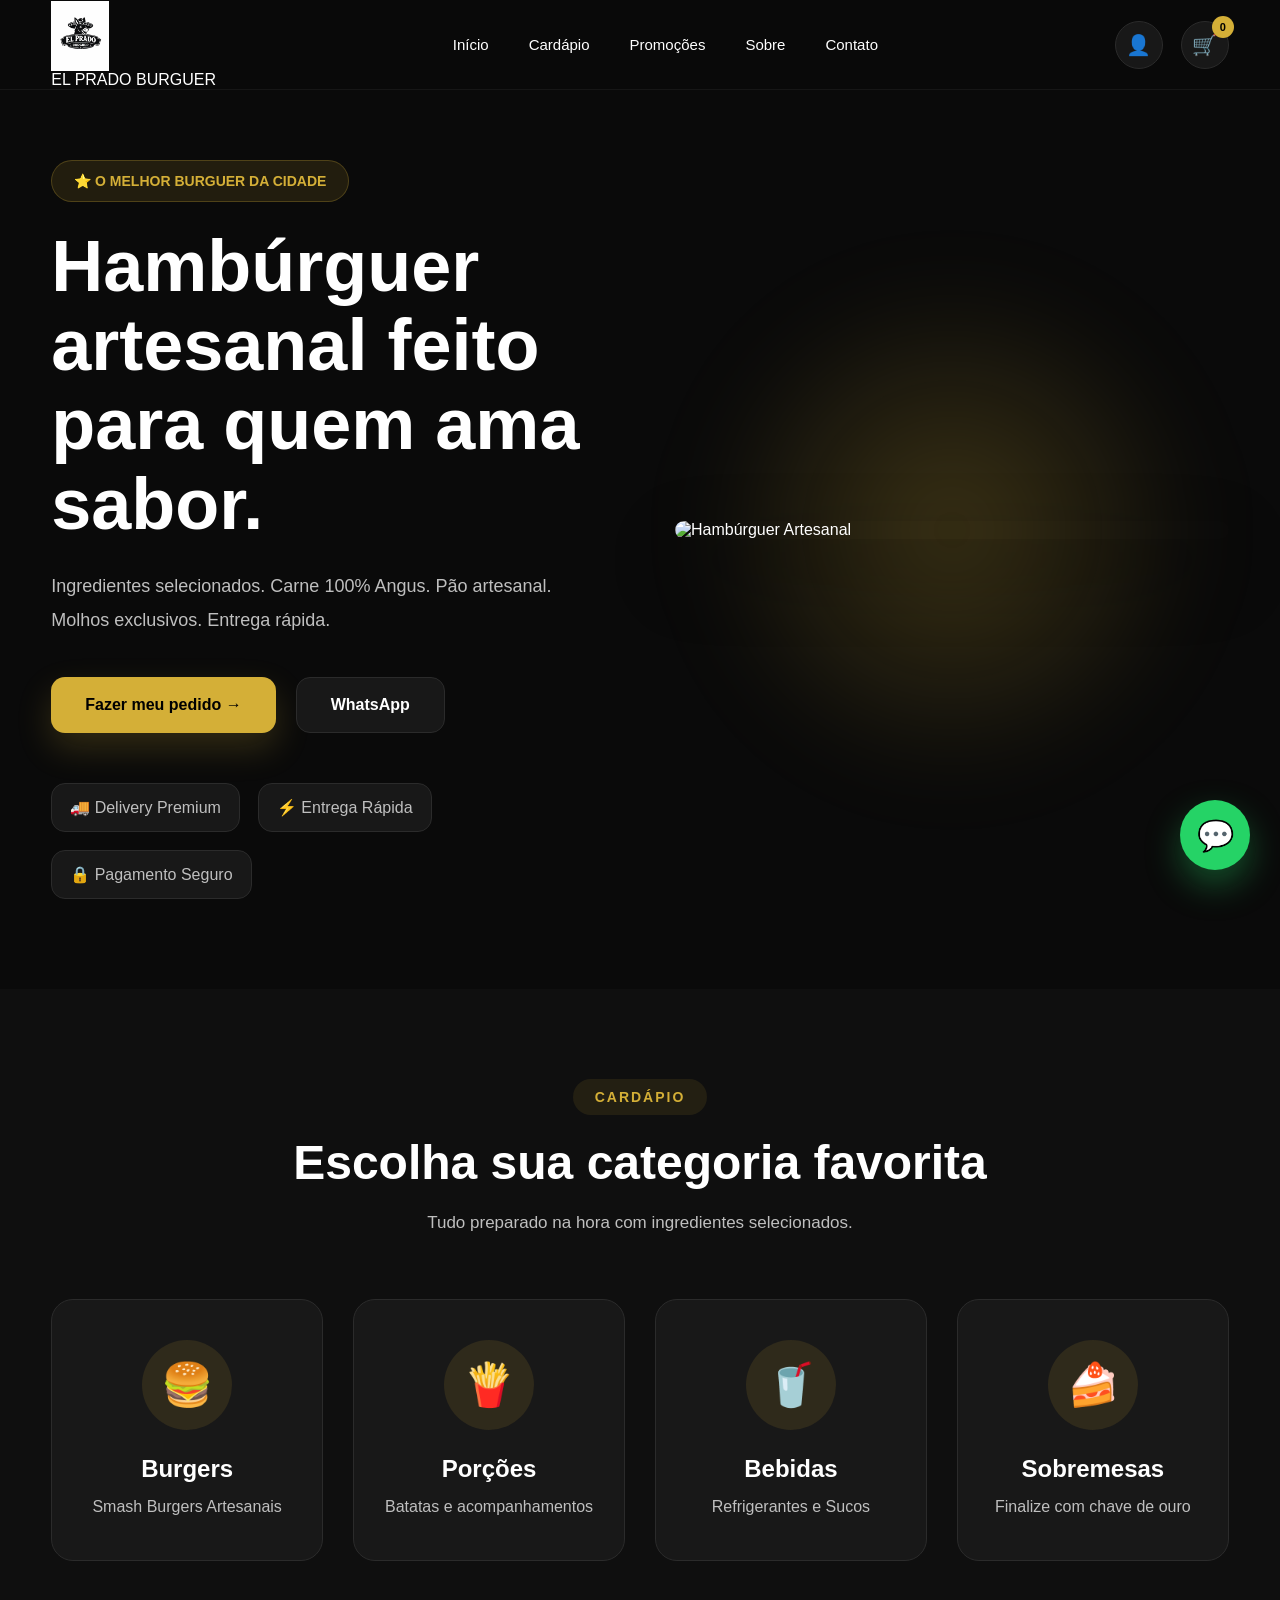
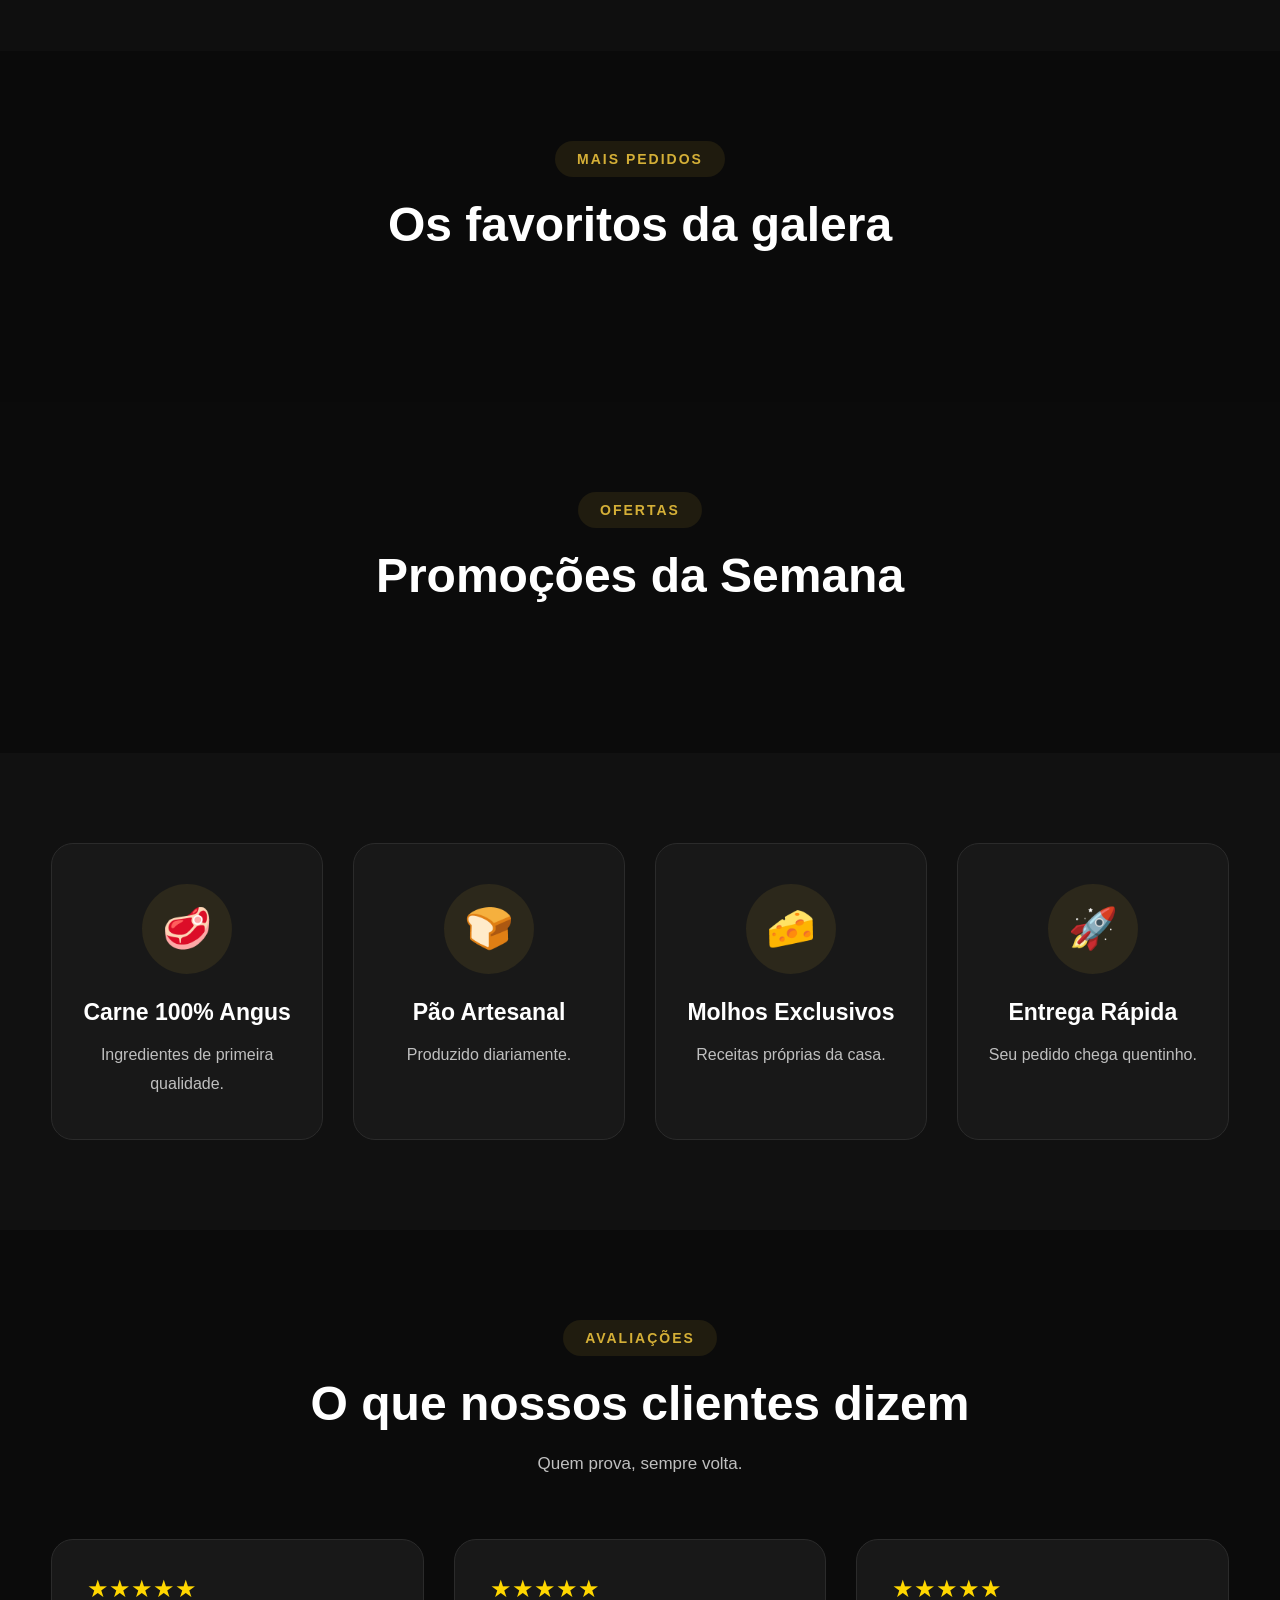
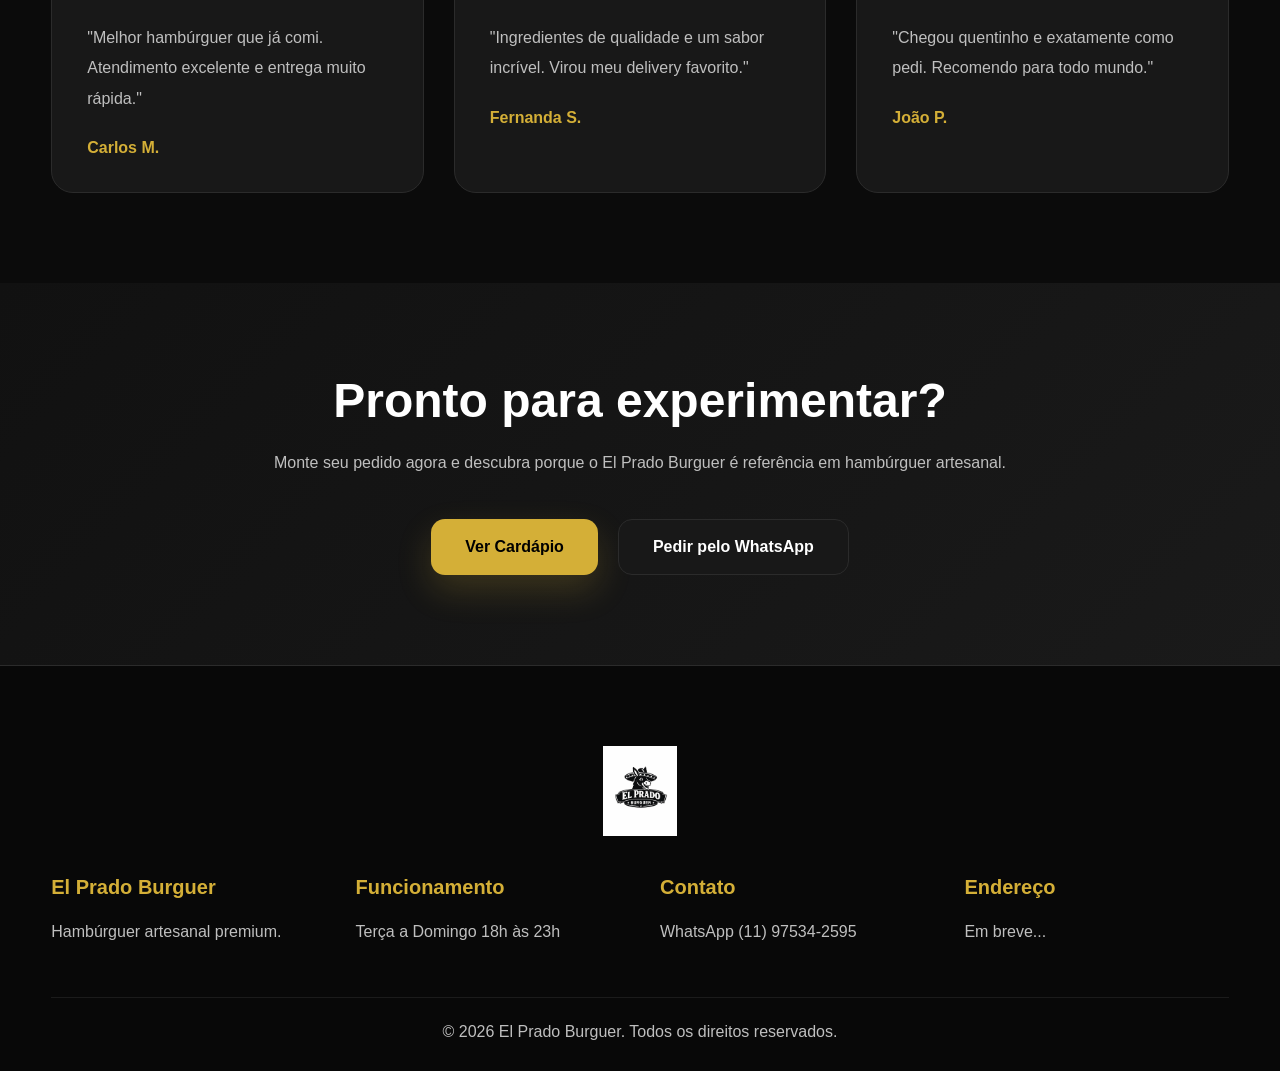
==== commit eff81a5d: "Atualizar o index.html" ====
--- a/index.html
+++ b/index.html
@@ -31,11 +31,20 @@
 <div class="container">
 
 <a href="index.html" class="logo">
-
-<img
-src="assets/img/logo.png"
-alt="El Prado Burguer">
-
+    <img
+        src="assets/img/logo.png"
+        alt="El Prado Burguer"
+        class="logo-img">
+
+    <div class="logo-texto">
+        <span class="logo-titulo">
+            EL PRADO
+        </span>
+
+        <span class="logo-subtitulo">
+            BURGUER
+        </span>
+    </div>
 </a>
 
 <nav class="menu">
@@ -60,7 +69,7 @@
 
 </a>
 
-<a href="pages/carrinho.html" class="icon-cart">
+<a href="pages/checkout.html" class="icon-cart">
 
 🛒
 
--- a/assets/css/style.css
+++ b/assets/css/style.css
@@ -1,7 +1,7 @@
 /*==================================================
- EL PRADO BURGUER
- STYLE.CSS
- Versão 1.0
+EL PRADO BURGUER
+STYLE.CSS
+VERSÃO 2.0
 ==================================================*/
 
 /*=========================
@@ -9,156 +9,87 @@
 =========================*/
 
 *{
+
     margin:0;
+
     padding:0;
+
     box-sizing:border-box;
+
+}
+
+:root{
+
+    --primary:#D4AF37;
+    --primary-hover:#E6C45A;
+
+    --background:#0A0A0A;
+    --background-2:#121212;
+
+    --card:#181818;
+
+    --border:#2B2B2B;
+
+    --text:#FFFFFF;
+    --text-light:#BFBFBF;
+
+    --success:#25D366;
+
+    --radius:18px;
+
+    --shadow:0 20px 50px rgba(0,0,0,.35);
+
 }
 
 html{
+
     scroll-behavior:smooth;
+
 }
 
 body{
 
     font-family:'Poppins',sans-serif;
 
-    background:#090909;
-
-    color:#FFFFFF;
+    background:var(--background);
+
+    color:var(--text);
 
     overflow-x:hidden;
 
-    line-height:1.6;
+}
+
+img{
+
+    display:block;
+
+    max-width:100%;
+
+}
+
+a{
+
+    text-decoration:none;
+
+    color:inherit;
+
+}
+
+section{
+
+    padding:90px 0;
 
 }
 
 /*=========================
-VARIÁVEIS
+CONTAINER
 =========================*/
 
-:root{
-
-    --primary:#D4AF37;
-    --primary-hover:#E8C65A;
-
-    --background:#090909;
-    --background-light:#121212;
-
-    --card:#181818;
-
-    --border:#262626;
-
-    --text:#FFFFFF;
-
-    --text-secondary:#B8B8B8;
-
-    --success:#25D366;
-
-    --shadow:0 15px 40px rgba(0,0,0,.35);
-
-    --radius:18px;
-
-}
-
-/*=========================
-SCROLL
-=========================*/
-
-::-webkit-scrollbar{
-
-    width:10px;
-
-}
-
-::-webkit-scrollbar-track{
-
-    background:#111;
-
-}
-
-::-webkit-scrollbar-thumb{
-
-    background:var(--primary);
-
-    border-radius:20px;
-
-}
-
-/*=========================
-GERAL
-=========================*/
-
-img{
-
-    display:block;
-
-    max-width:100%;
-
-}
-
-a{
-
-    text-decoration:none;
-
-    color:inherit;
-
-}
-
-ul{
-
-    list-style:none;
-
-}
-
 .container{
 
     width:min(1400px,92%);
 
     margin:auto;
-
-}
-
-section{
-
-    padding:90px 0;
-
-}
-
-.section-title{
-
-    text-align:center;
-
-    margin-bottom:60px;
-
-}
-
-.section-title span{
-
-    color:var(--primary);
-
-    font-size:14px;
-
-    letter-spacing:3px;
-
-    font-weight:700;
-
-}
-
-.section-title h2{
-
-    margin-top:12px;
-
-    font-size:48px;
-
-    font-weight:800;
-
-}
-
-.section-title p{
-
-    color:var(--text-secondary);
-
-    margin-top:15px;
 
 }
 
@@ -178,14 +109,14 @@
 
     height:90px;
 
+    background:rgba(10,10,10,.92);
+
+    backdrop-filter:blur(18px);
+
+    border-bottom:1px solid rgba(255,255,255,.05);
+
     z-index:9999;
 
-    background:rgba(9,9,9,.92);
-
-    backdrop-filter:blur(12px);
-
-    border-bottom:1px solid rgba(255,255,255,.06);
-
 }
 
 .header .container{
@@ -206,6 +137,10 @@
 
 }
 
+/*=========================
+MENU
+=========================*/
+
 .menu{
 
     display:flex;
@@ -216,43 +151,1659 @@
 
 .menu a{
 
+    color:var(--text);
+
+    font-size:15px;
+
+    font-weight:500;
+
+    transition:.30s;
+
+    position:relative;
+
+}
+
+.menu a::after{
+
+    content:"";
+
+    position:absolute;
+
+    left:0;
+
+    bottom:-8px;
+
+    width:0;
+
+    height:2px;
+
+    background:var(--primary);
+
+    transition:.30s;
+
+}
+
+.menu a:hover{
+
+    color:var(--primary);
+
+}
+
+.menu a:hover::after{
+
+    width:100%;
+
+}
+
+/*=========================
+HEADER ICONS
+=========================*/
+
+.header-icons{
+
+    display:flex;
+
+    align-items:center;
+
+    gap:18px;
+
+}
+
+.icon-user,
+
+.icon-cart{
+
+    width:48px;
+
+    height:48px;
+
+    display:flex;
+
+    justify-content:center;
+
+    align-items:center;
+
+    border-radius:50%;
+
+    background:var(--card);
+
+    border:1px solid var(--border);
+
+    transition:.30s;
+
+    position:relative;
+
+    font-size:20px;
+
+}
+
+.icon-user:hover,
+
+.icon-cart:hover{
+
+    border-color:var(--primary);
+
+    transform:translateY(-3px);
+
+}
+
+#contadorCarrinho{
+
+    position:absolute;
+
+    top:-6px;
+
+    right:-6px;
+
+    width:22px;
+
+    height:22px;
+
+    border-radius:50%;
+
+    background:var(--primary);
+
+    color:#000;
+
+    display:flex;
+
+    align-items:center;
+
+    justify-content:center;
+
+    font-size:11px;
+
+    font-weight:700;
+
+}
+/*==================================================
+HERO
+==================================================*/
+
+.hero{
+
+    padding-top:160px;
+
+    min-height:100vh;
+
+    display:flex;
+
+    align-items:center;
+
+}
+
+.hero-grid{
+
+    display:grid;
+
+    grid-template-columns:1fr 1fr;
+
+    gap:70px;
+
+    align-items:center;
+
+}
+
+/*=========================
+HERO CONTENT
+=========================*/
+
+.hero-content{
+
+    display:flex;
+
+    flex-direction:column;
+
+    align-items:flex-start;
+
+}
+
+.hero-tag{
+
+    display:inline-flex;
+
+    align-items:center;
+
+    gap:10px;
+
+    padding:12px 22px;
+
+    background:rgba(212,175,55,.12);
+
+    color:var(--primary);
+
+    border:1px solid rgba(212,175,55,.25);
+
+    border-radius:999px;
+
+    font-size:14px;
+
+    font-weight:600;
+
+    margin-bottom:25px;
+
+}
+
+.hero-content h1{
+
+    font-size:4.5rem;
+
+    line-height:1.1;
+
+    font-weight:800;
+
+    margin-bottom:25px;
+
     color:#FFF;
 
+}
+
+.hero-content h1 span{
+
+    color:var(--primary);
+
+}
+
+.hero-content p{
+
+    color:var(--text-light);
+
+    font-size:18px;
+
+    line-height:1.9;
+
+    max-width:600px;
+
+    margin-bottom:40px;
+
+}
+
+/*=========================
+BOTÕES
+=========================*/
+
+.hero-buttons{
+
+    display:flex;
+
+    gap:20px;
+
+    margin-bottom:50px;
+
+}
+
+.btn-primary{
+
+    background:var(--primary);
+
+    color:#000;
+
+    padding:18px 34px;
+
+    border-radius:14px;
+
+    font-weight:700;
+
+    transition:.30s;
+
+    box-shadow:0 15px 35px rgba(212,175,55,.20);
+
+}
+
+.btn-primary:hover{
+
+    background:var(--primary-hover);
+
+    transform:translateY(-3px);
+
+}
+
+.btn-secondary{
+
+    padding:18px 34px;
+
+    border-radius:14px;
+
+    border:1px solid var(--border);
+
+    background:var(--card);
+
     font-weight:600;
 
-    font-size:15px;
-
     transition:.30s;
 
 }
 
-.menu a:hover{
+.btn-secondary:hover{
+
+    border-color:var(--primary);
 
     color:var(--primary);
 
-}
-
-.header-icons{
+    transform:translateY(-3px);
+
+}
+
+/*=========================
+INFORMAÇÕES
+=========================*/
+
+.hero-info{
 
     display:flex;
 
+    gap:18px;
+
+    flex-wrap:wrap;
+
+}
+
+.hero-info div{
+
+    background:var(--card);
+
+    border:1px solid var(--border);
+
+    border-radius:14px;
+
+    padding:14px 18px;
+
+    color:var(--text-light);
+
+    transition:.30s;
+
+}
+
+.hero-info div:hover{
+
+    border-color:var(--primary);
+
+    color:#FFF;
+
+}
+
+/*=========================
+IMAGEM
+=========================*/
+
+.hero-image{
+
+    display:flex;
+
+    justify-content:center;
+
     align-items:center;
 
+    position:relative;
+
+}
+
+.hero-image::before{
+
+    content:"";
+
+    position:absolute;
+
+    width:520px;
+
+    height:520px;
+
+    border-radius:50%;
+
+    background:radial-gradient(
+
+        rgba(212,175,55,.25),
+
+        transparent 70%
+
+    );
+
+    filter:blur(40px);
+
+    z-index:0;
+
+}
+
+.hero-image img{
+
+    position:relative;
+
+    z-index:1;
+
+    width:100%;
+
+    max-width:650px;
+
+    border-radius:28px;
+
+    box-shadow:0 30px 70px rgba(0,0,0,.45);
+
+    transition:.40s;
+
+}
+
+.hero-image img:hover{
+
+    transform:scale(1.03);
+
+}
+/*==================================================
+SECTION TITLE
+==================================================*/
+
+.section-title{
+
+    text-align:center;
+
+    margin-bottom:60px;
+
+}
+
+.section-title span{
+
+    display:inline-block;
+
+    padding:10px 22px;
+
+    border-radius:50px;
+
+    background:rgba(212,175,55,.10);
+
+    color:var(--primary);
+
+    font-size:14px;
+
+    font-weight:700;
+
+    letter-spacing:2px;
+
+    margin-bottom:20px;
+
+}
+
+.section-title h2{
+
+    font-size:3rem;
+
+    font-weight:800;
+
+    color:#FFF;
+
+    margin-bottom:18px;
+
+}
+
+.section-title p{
+
+    max-width:650px;
+
+    margin:auto;
+
+    color:var(--text-light);
+
+    line-height:1.8;
+
+    font-size:17px;
+
+}
+
+/*==================================================
+CATEGORIAS
+==================================================*/
+
+.categorias{
+
+    background:#0F0F0F;
+
+}
+
+.categorias-grid{
+
+    display:grid;
+
+    grid-template-columns:repeat(4,1fr);
+
+    gap:30px;
+
+}
+
+.categoria-card{
+
+    background:var(--card);
+
+    border:1px solid var(--border);
+
+    border-radius:22px;
+
+    padding:40px 30px;
+
+    text-align:center;
+
+    transition:.35s;
+
+    cursor:pointer;
+
+}
+
+.categoria-card:hover{
+
+    transform:translateY(-10px);
+
+    border-color:var(--primary);
+
+    box-shadow:0 20px 45px rgba(212,175,55,.18);
+
+}
+
+.categoria-icon{
+
+    width:90px;
+
+    height:90px;
+
+    margin:auto;
+
+    margin-bottom:25px;
+
+    border-radius:50%;
+
+    background:rgba(212,175,55,.12);
+
+    display:flex;
+
+    align-items:center;
+
+    justify-content:center;
+
+    font-size:42px;
+
+}
+
+.categoria-card h3{
+
+    color:#FFF;
+
+    font-size:24px;
+
+    margin-bottom:10px;
+
+}
+
+.categoria-card p{
+
+    color:var(--text-light);
+
+    line-height:1.7;
+
+}
+
+/*==================================================
+DESTAQUES
+==================================================*/
+
+.produtos-grid{
+
+    display:grid;
+
+    grid-template-columns:repeat(auto-fit,minmax(330px,1fr));
+
+    gap:35px;
+
+}
+
+.produto-card{
+
+    background:var(--card);
+
+    border:1px solid var(--border);
+
+    border-radius:24px;
+
+    overflow:hidden;
+
+    transition:.35s;
+
+}
+
+.produto-card:hover{
+
+    transform:translateY(-10px);
+
+    border-color:var(--primary);
+
+    box-shadow:var(--shadow);
+
+}
+
+.produto-imagem{
+
+    overflow:hidden;
+
+}
+
+.produto-imagem img{
+
+    width:100%;
+
+    height:260px;
+
+    object-fit:cover;
+
+    transition:.40s;
+
+}
+
+.produto-card:hover .produto-imagem img{
+
+    transform:scale(1.08);
+
+}
+
+.produto-info{
+
+    padding:28px;
+
+}
+
+.produto-info h3{
+
+    font-size:26px;
+
+    margin-bottom:15px;
+
+    color:#FFF;
+
+}
+
+.produto-info p{
+
+    color:var(--text-light);
+
+    line-height:1.8;
+
+    min-height:70px;
+
+}
+
+.produto-footer{
+
+    margin-top:30px;
+
+    display:flex;
+
+    justify-content:space-between;
+
+    align-items:center;
+
+}
+
+.preco{
+
+    font-size:30px;
+
+    font-weight:800;
+
+    color:var(--primary);
+
+}
+
+.btn-comprar{
+
+    padding:14px 22px;
+
+    background:var(--primary);
+
+    color:#000;
+
+    border-radius:12px;
+
+    font-weight:700;
+
+    transition:.30s;
+
+}
+
+.btn-comprar:hover{
+
+    background:var(--primary-hover);
+
+    transform:translateY(-2px);
+
+}
+/*==================================================
+PROMOÇÕES
+==================================================*/
+
+.promocoes{
+
+    background:#0B0B0B;
+
+}
+
+.promocoes-grid{
+
+    display:grid;
+
+    grid-template-columns:repeat(auto-fit,minmax(340px,1fr));
+
+    gap:35px;
+
+}
+
+.promocao-card{
+
+    position:relative;
+
+    overflow:hidden;
+
+    background:var(--card);
+
+    border:1px solid var(--border);
+
+    border-radius:24px;
+
+    transition:.35s;
+
+}
+
+.promocao-card:hover{
+
+    transform:translateY(-10px);
+
+    border-color:var(--primary);
+
+    box-shadow:var(--shadow);
+
+}
+
+.promocao-card img{
+
+    width:100%;
+
+    height:240px;
+
+    object-fit:cover;
+
+}
+
+.promocao-info{
+
+    padding:25px;
+
+}
+
+.promocao-info h3{
+
+    font-size:25px;
+
+    margin-bottom:15px;
+
+}
+
+.promocao-info p{
+
+    color:var(--text-light);
+
+    line-height:1.8;
+
+}
+
+.promocao-preco{
+
+    margin-top:25px;
+
+}
+
+.preco-promocional{
+
+    font-size:30px;
+
+    font-weight:800;
+
+    color:var(--success);
+
+}
+
+.promocao-badge{
+
+    position:absolute;
+
+    top:18px;
+
+    right:18px;
+
+    background:#E53935;
+
+    color:#FFF;
+
+    padding:8px 16px;
+
+    border-radius:30px;
+
+    font-size:12px;
+
+    font-weight:700;
+
+    letter-spacing:1px;
+
+}
+
+/*==================================================
+BENEFÍCIOS
+==================================================*/
+
+.beneficios{
+
+    background:#111111;
+
+}
+
+.beneficios-grid{
+
+    display:grid;
+
+    grid-template-columns:repeat(4,1fr);
+
+    gap:30px;
+
+}
+
+.beneficio{
+
+    text-align:center;
+
+    background:var(--card);
+
+    border:1px solid var(--border);
+
+    border-radius:22px;
+
+    padding:40px 30px;
+
+    transition:.35s;
+
+}
+
+.beneficio:hover{
+
+    transform:translateY(-10px);
+
+    border-color:var(--primary);
+
+}
+
+.icone{
+
+    width:90px;
+
+    height:90px;
+
+    margin:auto;
+
+    margin-bottom:25px;
+
+    border-radius:50%;
+
+    background:rgba(212,175,55,.10);
+
+    display:flex;
+
+    align-items:center;
+
+    justify-content:center;
+
+    font-size:40px;
+
+}
+
+.beneficio h3{
+
+    margin-bottom:15px;
+
+    font-size:23px;
+
+}
+
+.beneficio p{
+
+    color:var(--text-light);
+
+    line-height:1.8;
+
+}
+
+/*==================================================
+AVALIAÇÕES
+==================================================*/
+
+.avaliacoes{
+
+    background:#0B0B0B;
+
+}
+
+.avaliacoes-grid{
+
+    display:grid;
+
+    grid-template-columns:repeat(auto-fit,minmax(320px,1fr));
+
+    gap:30px;
+
+}
+
+.avaliacao-card{
+
+    background:var(--card);
+
+    border:1px solid var(--border);
+
+    border-radius:22px;
+
+    padding:35px;
+
+    transition:.35s;
+
+}
+
+.avaliacao-card:hover{
+
+    transform:translateY(-8px);
+
+    border-color:var(--primary);
+
+}
+
+.estrelas{
+
+    color:#FFD700;
+
+    font-size:24px;
+
+    margin-bottom:20px;
+
+}
+
+.avaliacao-card p{
+
+    color:var(--text-light);
+
+    line-height:1.9;
+
+    margin-bottom:25px;
+
+}
+
+.avaliacao-card h4{
+
+    color:var(--primary);
+
+}
+
+/*==================================================
+CTA
+==================================================*/
+
+.cta{
+
+    background:linear-gradient(135deg,#111,#1A1A1A);
+
+    text-align:center;
+
+}
+
+.cta h2{
+
+    font-size:3rem;
+
+    margin-bottom:20px;
+
+}
+
+.cta p{
+
+    max-width:750px;
+
+    margin:auto;
+
+    color:var(--text-light);
+
+    line-height:1.9;
+
+    margin-bottom:40px;
+
+}
+
+.cta-buttons{
+
+    display:flex;
+
+    justify-content:center;
+
     gap:20px;
 
-}
-
-.icon-user,
-
-.icon-cart{
-
-    width:46px;
-
-    height:46px;
+    flex-wrap:wrap;
+
+}
+/*==================================================
+FOOTER
+==================================================*/
+
+.footer{
+
+    background:#080808;
+
+    border-top:1px solid var(--border);
+
+    padding:80px 0 30px;
+
+}
+
+.footer-logo{
+
+    display:flex;
+
+    justify-content:center;
+
+    margin-bottom:40px;
+
+}
+
+.footer-logo img{
+
+    height:90px;
+
+}
+
+.footer-grid{
+
+    display:grid;
+
+    grid-template-columns:repeat(4,1fr);
+
+    gap:40px;
+
+    margin-bottom:50px;
+
+}
+
+.footer-grid h3{
+
+    color:var(--primary);
+
+    margin-bottom:18px;
+
+    font-size:20px;
+
+}
+
+.footer-grid p{
+
+    color:var(--text-light);
+
+    line-height:1.9;
+
+}
+
+.footer-copy{
+
+    border-top:1px solid rgba(255,255,255,.08);
+
+    padding-top:25px;
+
+    text-align:center;
+
+}
+
+.footer-copy p{
+
+    color:var(--text-light);
+
+}
+
+/*==================================================
+WHATSAPP
+==================================================*/
+
+.whatsapp-float{
+
+    position:fixed;
+
+    right:30px;
+
+    bottom:30px;
+
+    width:70px;
+
+    height:70px;
+
+    display:flex;
+
+    align-items:center;
+
+    justify-content:center;
 
     border-radius:50%;
 
-    border:1px solid var(--border);
+    background:#25D366;
+
+    color:#FFF;
+
+    font-size:30px;
+
+    box-shadow:0 15px 35px rgba(37,211,102,.35);
+
+    z-index:999;
+
+    transition:.30s;
+
+}
+
+.whatsapp-float:hover{
+
+    transform:scale(1.12);
+
+}
+
+/*==================================================
+ANIMAÇÕES
+==================================================*/
+
+@keyframes fadeUp{
+
+    from{
+
+        opacity:0;
+
+        transform:translateY(40px);
+
+    }
+
+    to{
+
+        opacity:1;
+
+        transform:translateY(0);
+
+    }
+
+}
+
+.hero-content,
+
+.hero-image,
+
+.categoria-card,
+
+.produto-card,
+
+.promocao-card,
+
+.beneficio,
+
+.avaliacao-card{
+
+    animation:fadeUp .8s ease;
+
+}
+
+/*==================================================
+UTILITÁRIOS
+==================================================*/
+
+.text-center{
+
+    text-align:center;
+
+}
+
+.mb-20{
+
+    margin-bottom:20px;
+
+}
+
+.mb-40{
+
+    margin-bottom:40px;
+
+}
+
+.hidden{
+
+    display:none;
+
+}
+/*==================================================
+RESPONSIVIDADE
+==================================================*/
+
+/* Notebook */
+
+@media (max-width:1200px){
+
+    .hero-grid{
+
+        grid-template-columns:1fr;
+
+        text-align:center;
+
+        gap:60px;
+
+    }
+
+    .hero-content{
+
+        align-items:center;
+
+    }
+
+    .hero-content p{
+
+        max-width:700px;
+
+    }
+
+    .hero-buttons{
+
+        justify-content:center;
+
+    }
+
+    .hero-info{
+
+        justify-content:center;
+
+    }
+
+}
+
+/* Tablet */
+
+@media (max-width:992px){
+
+    .header{
+
+        height:auto;
+
+        padding:20px 0;
+
+    }
+
+    .header .container{
+
+        flex-direction:column;
+
+        gap:20px;
+
+    }
+
+    .menu{
+
+        flex-wrap:wrap;
+
+        justify-content:center;
+
+        gap:20px;
+
+    }
+
+    .categorias-grid,
+
+    .beneficios-grid{
+
+        grid-template-columns:repeat(2,1fr);
+
+    }
+
+    .footer-grid{
+
+        grid-template-columns:repeat(2,1fr);
+
+    }
+
+    .hero{
+
+        padding-top:220px;
+
+    }
+
+    .hero-content h1{
+
+        font-size:3.4rem;
+
+    }
+
+}
+
+/* Celular */
+
+@media (max-width:768px){
+
+    section{
+
+        padding:70px 0;
+
+    }
+
+    .hero{
+
+        padding-top:240px;
+
+    }
+
+    .hero-content h1{
+
+        font-size:2.6rem;
+
+    }
+
+    .hero-content p{
+
+        font-size:16px;
+
+    }
+
+    .hero-buttons{
+
+        flex-direction:column;
+
+        width:100%;
+
+    }
+
+    .btn-primary,
+
+    .btn-secondary{
+
+        width:100%;
+
+        text-align:center;
+
+    }
+
+    .hero-info{
+
+        flex-direction:column;
+
+        width:100%;
+
+    }
+
+    .hero-info div{
+
+        width:100%;
+
+    }
+
+    .categorias-grid,
+
+    .produtos-grid,
+
+    .promocoes-grid,
+
+    .beneficios-grid,
+
+    .avaliacoes-grid,
+
+    .footer-grid{
+
+        grid-template-columns:1fr;
+
+    }
+
+    .produto-imagem img,
+
+    .promocao-card img{
+
+        height:220px;
+
+    }
+
+    .section-title h2{
+
+        font-size:2.2rem;
+
+    }
+
+}
+
+/* Celulares pequenos */
+
+@media (max-width:480px){
+
+    .container{
+
+        width:94%;
+
+    }
+
+    .logo img{
+
+        height:55px;
+
+    }
+
+    .menu{
+
+        gap:15px;
+
+    }
+
+    .menu a{
+
+        font-size:14px;
+
+    }
+
+    .hero{
+
+        padding-top:260px;
+
+    }
+
+    .hero-content h1{
+
+        font-size:2rem;
+
+    }
+
+    .section-title h2{
+
+        font-size:1.8rem;
+
+    }
+
+    .categoria-card,
+
+    .beneficio,
+
+    .avaliacao-card,
+
+    .produto-card{
+
+        border-radius:18px;
+
+    }
+
+    .footer{
+
+        text-align:center;
+
+    }
+
+    .footer-logo img{
+
+        height:70px;
+
+    }
+
+    .whatsapp-float{
+
+        width:60px;
+
+        height:60px;
+
+        right:20px;
+
+        bottom:20px;
+
+        font-size:26px;
+
+    }
+
+}
+/*==================================================
+SCROLLBAR
+==================================================*/
+
+::-webkit-scrollbar{
+
+    width:10px;
+
+    height:10px;
+
+}
+
+::-webkit-scrollbar-track{
+
+    background:#0B0B0B;
+
+}
+
+::-webkit-scrollbar-thumb{
+
+    background:var(--primary);
+
+    border-radius:20px;
+
+}
+
+::-webkit-scrollbar-thumb:hover{
+
+    background:var(--primary-hover);
+
+}
+
+/*==================================================
+SELEÇÃO DE TEXTO
+==================================================*/
+
+::selection{
+
+    background:var(--primary);
+
+    color:#000;
+
+}
+
+/*==================================================
+FOCUS
+==================================================*/
+
+button:focus,
+
+a:focus,
+
+input:focus,
+
+textarea:focus,
+
+select:focus{
+
+    outline:2px solid var(--primary);
+
+    outline-offset:4px;
+
+}
+
+/*==================================================
+TRANSIÇÕES GLOBAIS
+==================================================*/
+
+button,
+
+a,
+
+input,
+
+textarea,
+
+select,
+
+img,
+
+.categoria-card,
+
+.produto-card,
+
+.promocao-card,
+
+.beneficio,
+
+.avaliacao-card,
+
+.hero-info div{
+
+    transition:all .30s ease;
+
+}
+
+/*==================================================
+HOVER GERAL DOS CARDS
+==================================================*/
+
+.categoria-card:hover,
+
+.produto-card:hover,
+
+.promocao-card:hover,
+
+.beneficio:hover,
+
+.avaliacao-card:hover{
+
+    box-shadow:0 20px 50px rgba(0,0,0,.35);
+
+}
+
+/*==================================================
+IMAGENS
+==================================================*/
+
+img{
+
+    user-select:none;
+
+    -webkit-user-drag:none;
+
+}
+
+/*==================================================
+BOTÕES
+==================================================*/
+
+button{
+
+    font-family:'Poppins',sans-serif;
+
+    cursor:pointer;
+
+}
+
+.btn-primary,
+
+.btn-secondary,
+
+.btn-comprar{
+
+    display:inline-flex;
+
+    align-items:center;
+
+    justify-content:center;
+
+    gap:10px;
+
+}
+
+/*==================================================
+LINKS
+==================================================*/
+
+a{
+
+    transition:color .3s ease,
+
+               background .3s ease,
+
+               transform .3s ease;
+
+}
+
+/*==================================================
+CARDS
+==================================================*/
+
+.produto-card,
+
+.promocao-card,
+
+.categoria-card,
+
+.beneficio,
+
+.avaliacao-card{
+
+    overflow:hidden;
+
+}
+
+/*==================================================
+LOADING (FUTURO)
+==================================================*/
+
+.loading{
 
     display:flex;
 
@@ -260,1291 +1811,298 @@
 
     align-items:center;
 
-    background:#111;
-
-    transition:.30s;
+    padding:50px;
+
+}
+
+.loading::after{
+
+    content:"";
+
+    width:40px;
+
+    height:40px;
+
+    border:4px solid #333;
+
+    border-top-color:var(--primary);
+
+    border-radius:50%;
+
+    animation:spin .8s linear infinite;
+
+}
+
+@keyframes spin{
+
+    from{
+
+        transform:rotate(0deg);
+
+    }
+
+    to{
+
+        transform:rotate(360deg);
+
+    }
+
+}
+
+/*==================================================
+SUAVIZAÇÃO
+==================================================*/
+
+html{
+
+    -webkit-font-smoothing:antialiased;
+
+    -moz-osx-font-smoothing:grayscale;
+
+}
+
+body{
+
+    text-rendering:optimizeLegibility;
+
+}
+/*==================================================
+UTILITÁRIOS
+==================================================*/
+
+.hide{
+
+    display:none !important;
+
+}
+
+.show{
+
+    display:block !important;
+
+}
+
+.flex{
+
+    display:flex;
+
+}
+
+.grid{
+
+    display:grid;
+
+}
+
+.text-center{
+
+    text-align:center;
+
+}
+
+.w-100{
+
+    width:100%;
+
+}
+
+.mt-20{
+
+    margin-top:20px;
+
+}
+
+.mt-40{
+
+    margin-top:40px;
+
+}
+
+.mb-20{
+
+    margin-bottom:20px;
+
+}
+
+.mb-40{
+
+    margin-bottom:40px;
+
+}
+
+/*==================================================
+ANIMAÇÕES
+==================================================*/
+
+.fade-in{
+
+    animation:fadeIn .8s ease forwards;
+
+}
+
+.fade-up{
+
+    animation:fadeUp .8s ease forwards;
+
+}
+
+.zoom-in{
+
+    animation:zoomIn .5s ease forwards;
+
+}
+
+@keyframes fadeIn{
+
+    from{
+
+        opacity:0;
+
+    }
+
+    to{
+
+        opacity:1;
+
+    }
+
+}
+
+@keyframes zoomIn{
+
+    from{
+
+        opacity:0;
+
+        transform:scale(.95);
+
+    }
+
+    to{
+
+        opacity:1;
+
+        transform:scale(1);
+
+    }
+
+}
+
+/*==================================================
+EFEITO DE HOVER DAS IMAGENS
+==================================================*/
+
+.hero-image img,
+
+.produto-imagem img,
+
+.promocao-card img{
+
+    will-change:transform;
+
+}
+
+/*==================================================
+ESTADO VAZIO
+==================================================*/
+
+.estado-vazio{
+
+    padding:70px 20px;
+
+    text-align:center;
+
+    color:var(--text-light);
+
+}
+
+.estado-vazio h3{
+
+    color:#FFF;
+
+    margin:20px 0;
+
+}
+
+.estado-vazio p{
+
+    line-height:1.8;
+
+}
+
+/*==================================================
+RODAPÉ
+==================================================*/
+
+footer a{
+
+    color:var(--text-light);
+
+}
+
+footer a:hover{
+
+    color:var(--primary);
+
+}
+
+/*==================================================
+CORREÇÕES FINAIS
+==================================================*/
+
+body{
+
+    min-height:100vh;
+
+}
+
+.hero,
+
+.categorias,
+
+.destaques,
+
+.promocoes,
+
+.beneficios,
+
+.avaliacoes,
+
+.cta,
+
+.footer{
 
     position:relative;
 
 }
 
-.icon-user:hover,
-
-.icon-cart:hover{
-
-    background:var(--primary);
-
-    color:#000;
-
-}
-
-#contadorCarrinho{
-
-    position:absolute;
-
-    top:-6px;
-
-    right:-6px;
-
-    width:22px;
-
-    height:22px;
-
-    border-radius:50%;
-
-    background:var(--primary);
-
-    color:#000;
-
-    font-size:12px;
-
-    font-weight:700;
-
-    display:flex;
-
-    align-items:center;
-
-    justify-content:center;
-
-}
-/*==================================================
- HERO
-==================================================*/
-
-.hero{
-
-    min-height:100vh;
-
-    display:flex;
-
-    align-items:center;
-
-    padding-top:120px;
-
-    background:
-    radial-gradient(circle at top right,
-    rgba(212,175,55,.08),
-    transparent 35%),
-
-    radial-gradient(circle at bottom left,
-    rgba(212,175,55,.05),
-    transparent 30%),
-
-    #090909;
-
-}
-
-.hero-grid{
-
-    display:grid;
-
-    grid-template-columns:1fr 1fr;
-
-    gap:70px;
-
-    align-items:center;
-
-}
-
-.hero-content{
-
-    animation:fadeLeft 1s ease;
-
-}
-
-.hero-tag{
-
-    display:inline-flex;
-
-    align-items:center;
-
-    gap:10px;
-
-    background:rgba(212,175,55,.12);
-
-    border:1px solid rgba(212,175,55,.30);
-
-    color:var(--primary);
-
-    padding:10px 22px;
-
-    border-radius:40px;
-
-    font-size:14px;
-
-    font-weight:700;
-
-    letter-spacing:1px;
-
-}
-
-.hero h1{
-
-    font-size:68px;
-
-    font-weight:800;
-
-    line-height:1.08;
-
-    margin:28px 0;
-
-}
-
-.hero p{
-
-    font-size:18px;
-
-    color:var(--text-secondary);
-
-    max-width:580px;
-
-    line-height:1.9;
-
-}
-
-.hero-buttons{
-
-    display:flex;
-
-    gap:20px;
-
-    margin-top:45px;
-
-}
-
-.btn-primary{
-
-    background:var(--primary);
-
-    color:#000;
-
-    padding:18px 38px;
-
-    border-radius:50px;
-
-    font-weight:700;
-
-    transition:.35s;
-
-    box-shadow:
-
-    0 12px 30px rgba(212,175,55,.25);
-
-}
-
-.btn-primary:hover{
-
-    background:var(--primary-hover);
-
-    transform:translateY(-5px);
-
-}
-
-.btn-secondary{
-
-    border:2px solid var(--primary);
-
-    color:var(--primary);
-
-    padding:18px 38px;
-
-    border-radius:50px;
-
-    font-weight:700;
-
-    transition:.35s;
-
-}
-
-.btn-secondary:hover{
-
-    background:var(--primary);
-
-    color:#000;
-
-}
-
-.hero-info{
-
-    display:flex;
-
-    gap:30px;
-
-    margin-top:55px;
-
-    flex-wrap:wrap;
-
-}
-
-.hero-info div{
-
-    display:flex;
-
-    align-items:center;
-
-    gap:10px;
-
-    color:#EAEAEA;
-
-    font-size:15px;
-
-}
-
-.hero-image{
-
-    display:flex;
-
-    justify-content:center;
-
-    animation:fadeRight 1s ease;
-
-}
-
-.hero-image img{
-
-    width:100%;
-
-    max-width:650px;
-
-    border-radius:30px;
-
-    box-shadow:
-
-    0 30px 80px rgba(0,0,0,.45);
-
-    transition:.45s;
-
-}
-
-.hero-image img:hover{
-
-    transform:scale(1.03);
-
-}
-
-/*==================================================
- ANIMAÇÕES
-==================================================*/
-
-@keyframes fadeLeft{
-
-    from{
-
-        opacity:0;
-
-        transform:translateX(-60px);
-
-    }
-
-    to{
-
-        opacity:1;
-
-        transform:translateX(0);
-
-    }
-
-}
-
-@keyframes fadeRight{
-
-    from{
-
-        opacity:0;
-
-        transform:translateX(60px);
-
-    }
-
-    to{
-
-        opacity:1;
-
-        transform:translateX(0);
-
-    }
-
-}
-
-@keyframes float{
-
-    0%{
-
-        transform:translateY(0);
-
-    }
-
-    50%{
-
-        transform:translateY(-12px);
-
-    }
-
-    100%{
-
-        transform:translateY(0);
-
-    }
-
-}
-
-.hero-image img{
-
-    animation:float 4s ease-in-out infinite;
-
-}
-/*==================================================
- CATEGORIAS
-==================================================*/
-
-.categorias{
-
-    background:#0E0E0E;
-
-}
-
-.categorias-grid{
-
-    display:grid;
-
-    grid-template-columns:repeat(auto-fit,minmax(240px,1fr));
-
-    gap:30px;
-
-}
-
-.categoria-card{
-
-    background:var(--card);
-
-    border:1px solid var(--border);
-
-    border-radius:24px;
-
-    padding:40px 30px;
-
-    text-align:center;
-
-    transition:.35s;
-
-    cursor:pointer;
-
-}
-
-.categoria-card:hover{
-
-    transform:translateY(-10px);
-
-    border-color:var(--primary);
-
-    box-shadow:0 20px 40px rgba(212,175,55,.18);
-
-}
-
-.categoria-icon{
-
-    width:90px;
-
-    height:90px;
-
-    margin:0 auto 25px;
-
-    border-radius:50%;
-
-    display:flex;
-
-    align-items:center;
-
-    justify-content:center;
-
-    font-size:42px;
-
-    background:rgba(212,175,55,.10);
-
-}
-
-.categoria-card h3{
-
-    font-size:24px;
-
-    margin-bottom:12px;
-
-}
-
-.categoria-card p{
-
-    color:var(--text-secondary);
-
-}
-
-/*==================================================
- PRODUTOS
-==================================================*/
-
-.produtos-grid{
-
-    display:grid;
-
-    grid-template-columns:repeat(auto-fit,minmax(320px,1fr));
-
-    gap:35px;
-
-}
-
-.produto-card{
-
-    background:var(--card);
-
-    border-radius:24px;
-
-    overflow:hidden;
-
-    border:1px solid var(--border);
-
-    transition:.35s;
-
-}
-
-.produto-card:hover{
-
-    transform:translateY(-12px);
-
-    border-color:var(--primary);
-
-    box-shadow:var(--shadow);
-
-}
-
-.produto-imagem{
-
-    position:relative;
-
-    overflow:hidden;
-
-}
-
-.produto-imagem img{
-
-    width:100%;
-
-    height:260px;
-
-    object-fit:cover;
-
-    transition:.45s;
-
-}
-
-.produto-card:hover img{
-
-    transform:scale(1.08);
-
-}
-
-.produto-info{
-
-    padding:28px;
-
-}
-
-.produto-info h3{
-
-    font-size:24px;
-
-    margin-bottom:12px;
-
-}
-
-.produto-info p{
-
-    color:var(--text-secondary);
-
-    margin-bottom:25px;
-
-    min-height:50px;
-
-}
-
-.produto-footer{
-
-    display:flex;
-
-    justify-content:space-between;
-
-    align-items:center;
-
-}
-
-.preco{
-
-    font-size:28px;
-
-    color:var(--primary);
-
-    font-weight:700;
-
-}
-
-.btn-comprar{
-
-    background:var(--primary);
-
-    color:#000;
-
-    padding:12px 22px;
-
-    border-radius:12px;
-
-    font-weight:700;
-
-    transition:.30s;
-
-}
-
-.btn-comprar:hover{
-
-    background:var(--primary-hover);
-
-}
-
-/*==================================================
- PROMOÇÕES
-==================================================*/
-
-.promocoes{
-
-    background:#111;
-
-}
-
-.promocoes-grid{
-
-    display:grid;
-
-    grid-template-columns:repeat(auto-fit,minmax(350px,1fr));
-
-    gap:35px;
-
-}
-
-.promocao-card{
-
-    position:relative;
-
-    background:linear-gradient(145deg,#1A1A1A,#111);
-
-    border-radius:24px;
-
-    overflow:hidden;
-
-    border:1px solid rgba(212,175,55,.25);
-
-    transition:.35s;
-
-}
-
-.promocao-card:hover{
-
-    transform:translateY(-10px);
-
-    box-shadow:0 25px 50px rgba(212,175,55,.15);
-
-}
-
-.promocao-badge{
-
-    position:absolute;
-
-    top:18px;
-
-    right:18px;
-
-    background:#E53935;
-
-    color:#FFF;
-
-    padding:8px 16px;
-
-    border-radius:30px;
-
-    font-size:13px;
-
-    font-weight:700;
-
-}
-
-.promocao-card img{
-
-    width:100%;
-
-    height:260px;
-
-    object-fit:cover;
-
-}
-
-.promocao-info{
-
-    padding:28px;
-
-}
-
-.promocao-info h3{
-
-    font-size:28px;
-
-    margin-bottom:10px;
-
-}
-
-.promocao-info p{
-
-    color:var(--text-secondary);
-
-    margin-bottom:20px;
-
-}
-
-.promocao-preco{
-
-    display:flex;
-
-    align-items:center;
-
-    gap:15px;
-
-}
-
-.preco-antigo{
-
-    color:#888;
-
-    text-decoration:line-through;
-
-}
-
-.preco-promocional{
-
-    color:var(--primary);
-
-    font-size:30px;
-
-    font-weight:800;
-
-}
-/*==================================================
- BENEFÍCIOS
-==================================================*/
-
-.beneficios{
-
-    background:#090909;
-
-}
-
-.beneficios-grid{
-
-    display:grid;
-
-    grid-template-columns:repeat(auto-fit,minmax(260px,1fr));
-
-    gap:30px;
-
-}
-
-.beneficio{
-
-    background:var(--card);
-
-    border:1px solid var(--border);
-
-    border-radius:24px;
-
-    padding:40px 30px;
-
-    text-align:center;
-
-    transition:.35s;
-
-}
-
-.beneficio:hover{
-
-    transform:translateY(-10px);
-
-    border-color:var(--primary);
-
-    box-shadow:var(--shadow);
-
-}
-
-.beneficio .icone{
-
-    width:90px;
-
-    height:90px;
-
-    margin:0 auto 25px;
-
-    border-radius:50%;
-
-    display:flex;
-
-    justify-content:center;
-
-    align-items:center;
-
-    font-size:42px;
-
-    background:rgba(212,175,55,.10);
-
-}
-
-.beneficio h3{
-
-    margin-bottom:15px;
-
-    font-size:24px;
-
-}
-
-.beneficio p{
-
-    color:var(--text-secondary);
-
-}
-
-/*==================================================
-AVALIAÇÕES
-==================================================*/
-
-.avaliacoes{
-
-    background:#111;
-
-}
-
-.avaliacoes-grid{
-
-    display:grid;
-
-    grid-template-columns:repeat(auto-fit,minmax(320px,1fr));
-
-    gap:30px;
-
-}
-
-.avaliacao-card{
-
-    background:var(--card);
-
-    border-radius:24px;
-
-    border:1px solid var(--border);
-
-    padding:35px;
-
-    transition:.35s;
-
-}
-
-.avaliacao-card:hover{
-
-    transform:translateY(-10px);
-
-    border-color:var(--primary);
-
-}
-
-.estrelas{
-
-    color:#FFD54F;
-
-    font-size:24px;
-
-    margin-bottom:20px;
-
-}
-
-.avaliacao-card p{
-
-    color:var(--text-secondary);
-
-    line-height:1.8;
-
-    margin-bottom:25px;
-
-}
-
-.avaliacao-card h4{
-
-    color:var(--primary);
-
-}
-
-/*==================================================
-CTA
-==================================================*/
-
-.cta{
-
-    padding:120px 0;
-
-    text-align:center;
-
-    background:
-
-    linear-gradient(
-
-        135deg,
-
-        rgba(212,175,55,.10),
-
-        rgba(0,0,0,.90)
-
-    );
-
-}
-
-.cta h2{
-
-    font-size:52px;
-
-    margin-bottom:20px;
-
-}
-
-.cta p{
-
-    max-width:700px;
-
-    margin:0 auto 45px;
-
-    color:var(--text-secondary);
-
-    font-size:18px;
-
-}
-
-.cta-buttons{
-
-    display:flex;
-
-    justify-content:center;
-
-    gap:20px;
-
-    flex-wrap:wrap;
-
-}
-
-/*==================================================
-FOOTER
-==================================================*/
-
-.footer{
-
-    background:#070707;
-
-    border-top:1px solid rgba(255,255,255,.05);
-
-    padding:80px 0 30px;
-
-}
-
-.footer-logo{
-
-    display:flex;
-
-    justify-content:center;
-
-    margin-bottom:50px;
-
-}
-
-.footer-logo img{
-
-    height:90px;
-
-}
-
-.footer-grid{
-
-    display:grid;
-
-    grid-template-columns:repeat(auto-fit,minmax(220px,1fr));
-
-    gap:40px;
-
-    margin-bottom:50px;
-
-}
-
-.footer-grid h3{
-
-    color:var(--primary);
-
-    margin-bottom:15px;
-
-}
-
-.footer-grid p{
-
-    color:var(--text-secondary);
-
-    line-height:1.8;
-
-}
-
-.footer-copy{
-
-    border-top:1px solid rgba(255,255,255,.05);
-
-    padding-top:25px;
-
-    text-align:center;
-
-    color:#888;
-
-}
-
-/*==================================================
-BOTÃO WHATSAPP
-==================================================*/
-
-.whatsapp-float{
-
-    position:fixed;
-
-    right:25px;
-
-    bottom:25px;
-
-    width:65px;
-
-    height:65px;
-
-    border-radius:50%;
-
-    background:#25D366;
-
-    color:#FFF;
-
-    display:flex;
-
-    align-items:center;
-
-    justify-content:center;
-
-    font-size:28px;
-
-    box-shadow:
-
-    0 15px 40px rgba(37,211,102,.45);
-
-    z-index:999;
-
-    transition:.35s;
-
-}
-
-.whatsapp-float:hover{
-
-    transform:scale(1.1);
-
-}
-/*==================================================
- RESPONSIVIDADE
-==================================================*/
-
-/* Notebook */
-
-@media(max-width:1200px){
-
-    .hero h1{
-
-        font-size:56px;
-
-    }
-
-}
-
-/* Tablet */
-
-@media(max-width:992px){
-
-    .header{
-
-        height:80px;
-
-    }
-
-    .menu{
-
-        display:none;
-
-    }
-
-    .hero{
-
-        padding-top:140px;
-
-    }
-
-    .hero-grid{
-
-        grid-template-columns:1fr;
-
-        text-align:center;
-
-        gap:60px;
-
-    }
-
-    .hero-content{
-
-        display:flex;
-
-        flex-direction:column;
-
-        align-items:center;
-
-    }
-
-    .hero-buttons{
-
-        justify-content:center;
-
-        flex-wrap:wrap;
-
-    }
-
-    .hero-info{
-
-        justify-content:center;
-
-    }
-
-    .hero h1{
-
-        font-size:48px;
-
-    }
-
-    .section-title h2{
-
-        font-size:38px;
-
-    }
-
-    .cta h2{
-
-        font-size:42px;
-
-    }
-
-}
-
-/* Celular */
-
-@media(max-width:768px){
-
-    section{
-
-        padding:70px 0;
-
-    }
-
-    .container{
-
-        width:92%;
-
-    }
-
-    .hero{
-
-        min-height:auto;
-
-        padding-top:120px;
-
-    }
-
-    .hero h1{
-
-        font-size:38px;
-
-    }
-
-    .hero p{
-
-        font-size:16px;
-
-    }
-
-    .hero-buttons{
-
-        flex-direction:column;
-
-        width:100%;
-
-    }
-
-    .btn-primary,
-
-    .btn-secondary{
-
-        width:100%;
-
-        text-align:center;
-
-    }
-
-    .hero-info{
-
-        flex-direction:column;
-
-        gap:15px;
-
-    }
-
-    .section-title h2{
-
-        font-size:32px;
-
-    }
-
-    .categoria-card,
-
-    .beneficio,
-
-    .produto-card,
-
-    .promocao-card,
-
-    .avaliacao-card{
-
-        padding:25px;
-
-    }
-
-    .footer-grid{
-
-        text-align:center;
-
-    }
-
-}
-
-/* Celulares Pequenos */
-
-@media(max-width:480px){
-
-    .logo img{
-
-        height:58px;
-
-    }
-
-    .hero h1{
-
-        font-size:32px;
-
-    }
-
-    .section-title h2{
-
-        font-size:28px;
-
-    }
-
-    .cta{
-
-        padding:90px 0;
-
-    }
-
-    .cta h2{
-
-        font-size:32px;
-
-    }
-
-    .cta p{
-
-        font-size:16px;
-
-    }
-
-    .footer-logo img{
-
-        height:70px;
-
-    }
-
-    .whatsapp-float{
-
-        width:58px;
-
-        height:58px;
-
-        font-size:24px;
-
-    }
-
-}
-
-/*==================================================
- SELEÇÃO
-==================================================*/
-
-::selection{
-
-    background:var(--primary);
-
-    color:#000;
-
-}
-
-/*==================================================
- FOCUS
-==================================================*/
-
-button:focus,
-
-a:focus,
-
-input:focus,
-
-textarea:focus,
-
-select:focus{
-
-    outline:2px solid var(--primary);
-
-    outline-offset:4px;
-
-}
-
-/*==================================================
- TRANSIÇÕES
-==================================================*/
-
-button,
-
-a,
-
-img,
-
-.produto-card,
-
-.promocao-card,
-
-.categoria-card,
-
-.beneficio,
-
-.avaliacao-card{
-
-    transition:.35s ease;
-
-}
+button{
+
+    border:none;
+
+}
+
+input,
+
+textarea,
+
+select,
+
+button{
+
+    font-family:'Poppins',sans-serif;
+
+}
+
+html,
+
+body{
+
+    overflow-x:hidden;
+
+}
+
+/*==================================================
+FIM DO STYLE.CSS
+VERSÃO 2.0
+==================================================*/
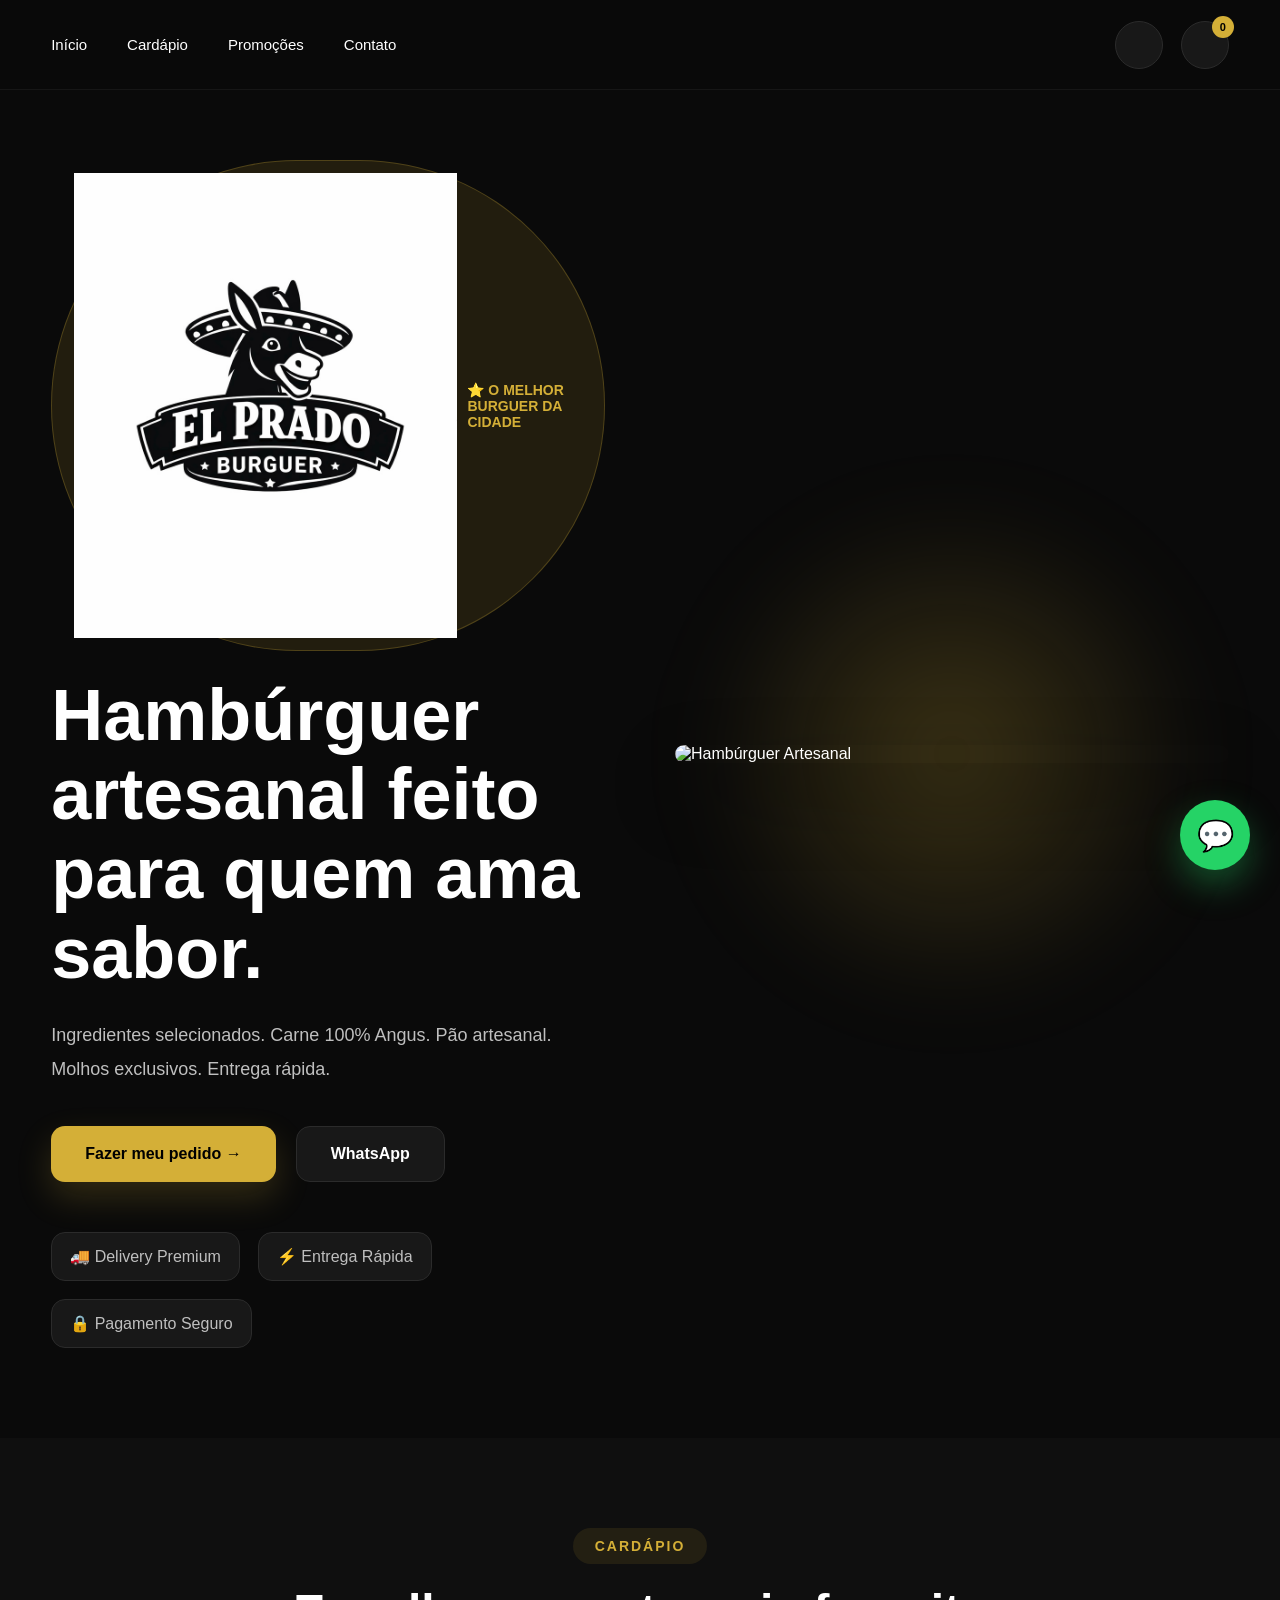
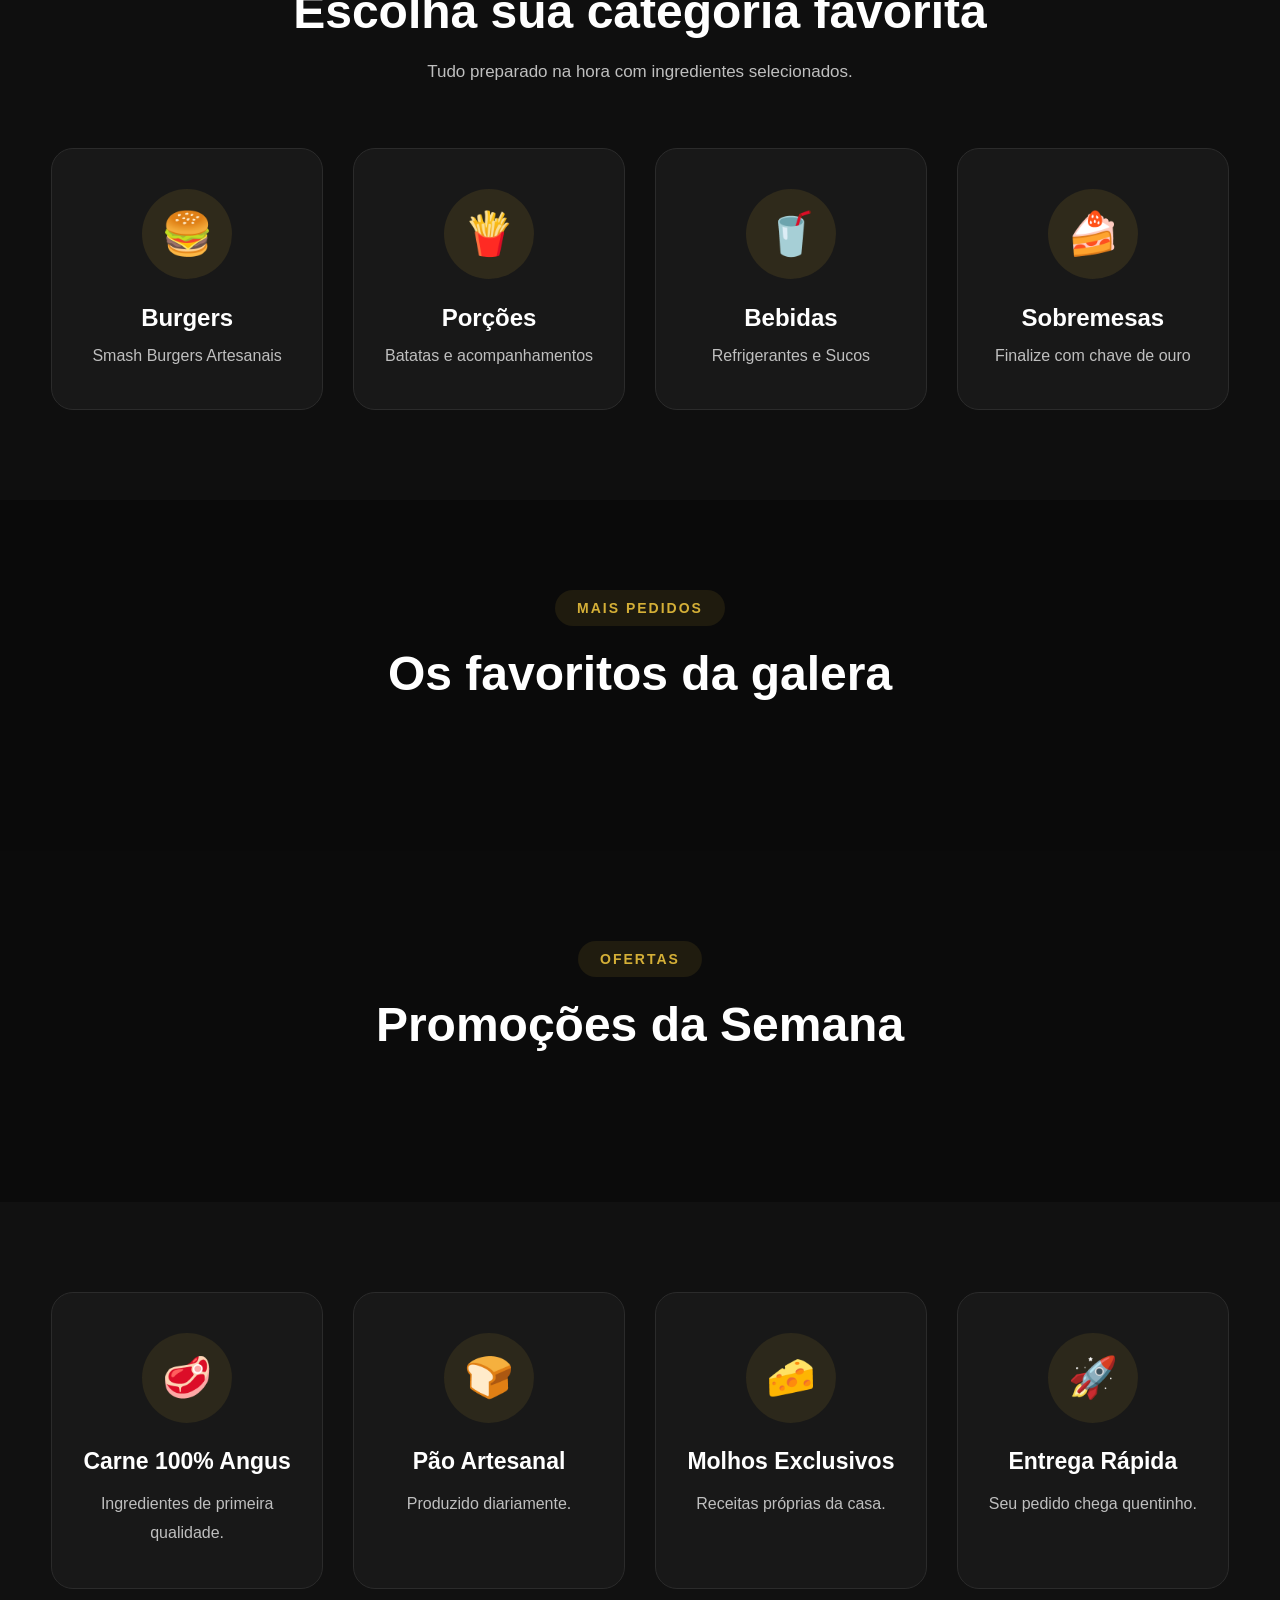
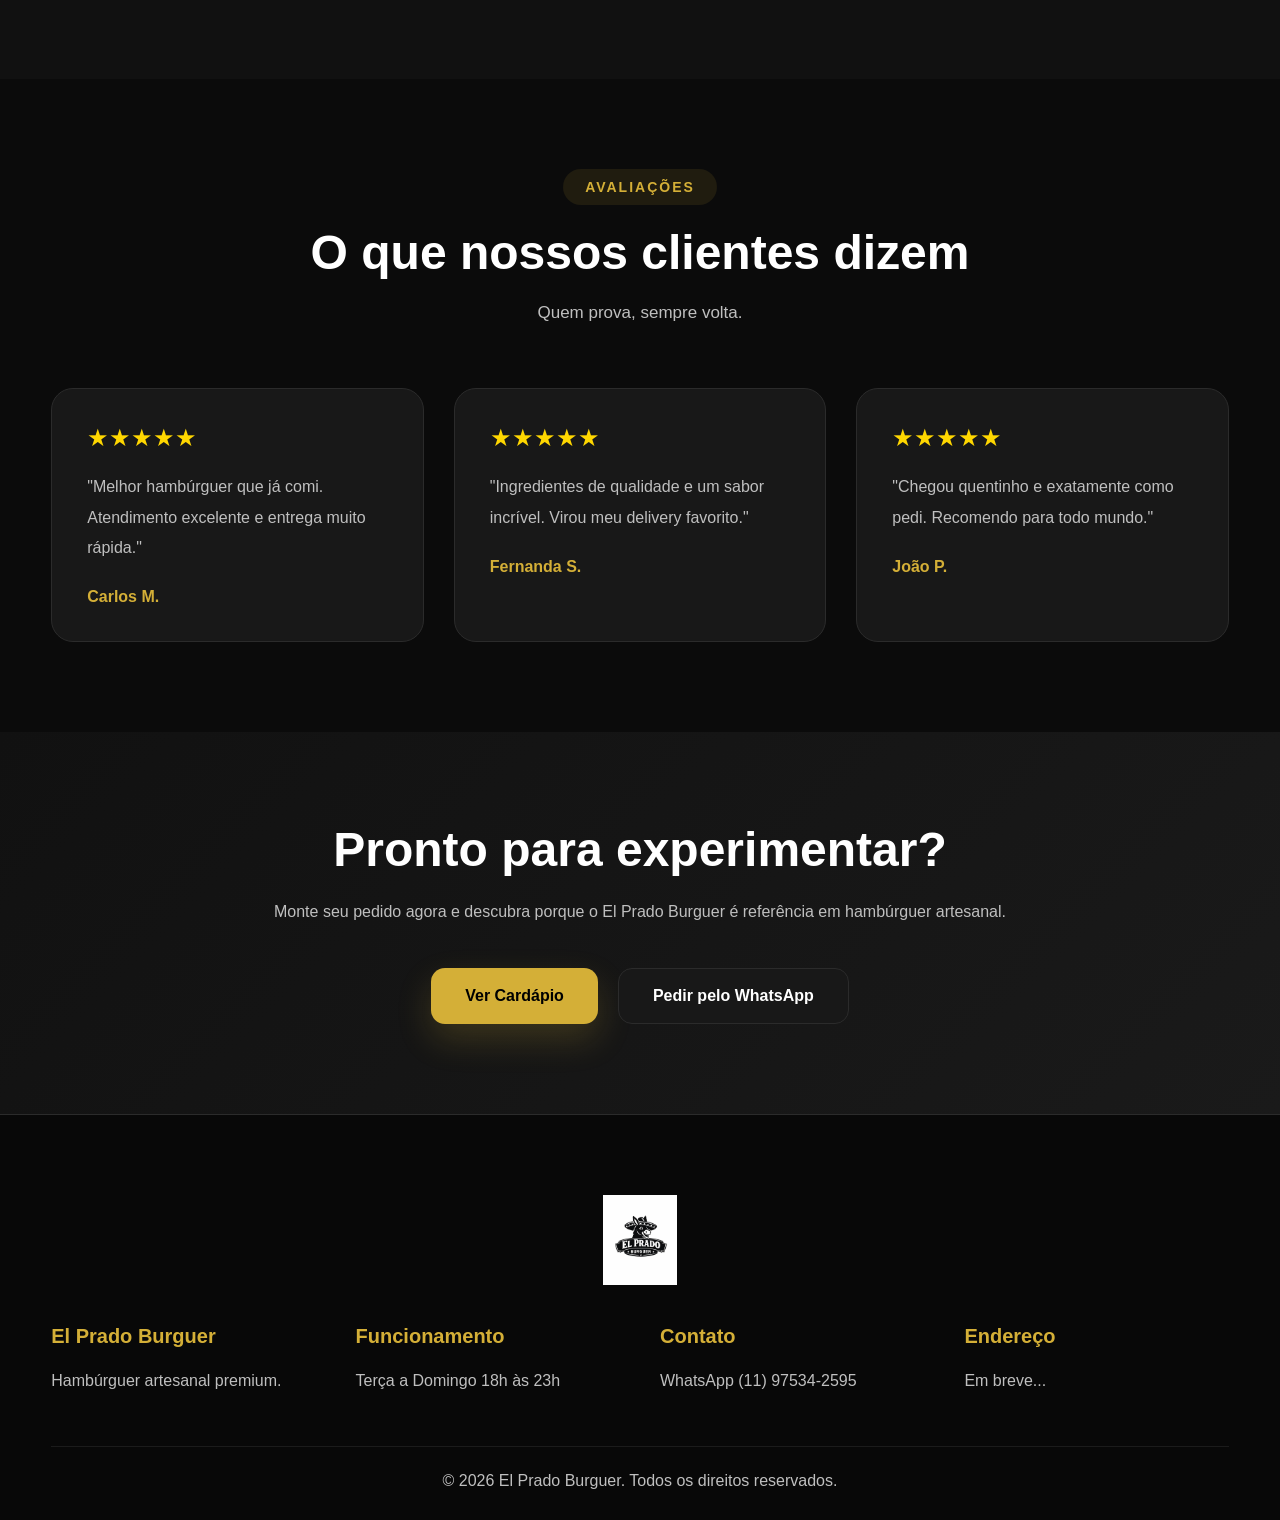
==== commit 596c63bb: "Atualizar o index.html" ====
--- a/index.html
+++ b/index.html
@@ -22,71 +22,43 @@
 <script defer src="assets/js/storage.js"></script>
 <script defer src="assets/js/home.js"></script>
 
-</head>
-
-<body>
-
 <header class="header">
 
-<div class="container">
-
-<a href="index.html" class="logo">
-    <img
-        src="assets/img/logo.png"
-        alt="El Prado Burguer"
-        class="logo-img">
-
-    <div class="logo-texto">
-        <span class="logo-titulo">
-            EL PRADO
-        </span>
-
-        <span class="logo-subtitulo">
-            BURGUER
-        </span>
+    <div class="container">
+
+        <nav class="menu">
+
+            <a href="#inicio">Início</a>
+
+            <a href="#cardapio">Cardápio</a>
+
+            <a href="#promocoes">Promoções</a>
+
+            <a href="#contato">Contato</a>
+
+        </nav>
+
+        <div class="header-icons">
+
+            <a href="pages/login.html" class="icon-user">
+
+                <i class="fa-solid fa-user"></i>
+
+            </a>
+
+            <a href="pages/carrinho.html" class="icon-cart">
+
+                <i class="fa-solid fa-cart-shopping"></i>
+
+                <span id="contadorCarrinho">0</span>
+
+            </a>
+
+        </div>
+
     </div>
-</a>
-
-<nav class="menu">
-
-<a href="#inicio">Início</a>
-
-<a href="#categorias">Cardápio</a>
-
-<a href="#promocoes">Promoções</a>
-
-<a href="#sobre">Sobre</a>
-
-<a href="#contato">Contato</a>
-
-</nav>
-
-<div class="header-icons">
-
-<a href="pages/cliente.html" class="icon-user">
-
-👤
-
-</a>
-
-<a href="pages/checkout.html" class="icon-cart">
-
-🛒
-
-<span id="contadorCarrinho">
-
-0
-
-</span>
-
-</a>
-
-</div>
-
-</div>
 
 </header>
-
 <main>
 
 <section
@@ -98,7 +70,13 @@
 <div class="hero-content">
 
 <span class="hero-tag">
-
+<div class="hero-logo">
+
+    <img
+        src="assets/img/logo.png"
+        alt="El Prado Burguer">
+
+</div>
 ⭐ O MELHOR BURGUER DA CIDADE
 
 </span>
--- a/assets/css/style.css
+++ b/assets/css/style.css
@@ -131,9 +131,75 @@
 
 }
 
-.logo img{
-
-    height:70px;
+/*=========================
+LOGO
+=========================*/
+
+.logo{
+
+    display:flex;
+
+    align-items:center;
+
+    gap:18px;
+
+    text-decoration:none;
+
+}
+
+.logo-img{
+
+    width:90px;
+
+    height:90px;
+
+    object-fit:contain;
+
+    transition:.3s;
+
+    flex-shrink:0;
+
+}
+
+.logo:hover .logo-img{
+
+    transform:scale(1.06);
+
+}
+
+.logo-texto{
+
+    display:flex;
+
+    flex-direction:column;
+
+    justify-content:center;
+
+}
+
+.logo-titulo{
+
+    font-size:32px;
+
+    font-weight:900;
+
+    color:var(--primary);
+
+    line-height:1;
+
+    letter-spacing:2px;
+
+}
+
+.logo-subtitulo{
+
+    font-size:14px;
+
+    color:#FFF;
+
+    letter-spacing:6px;
+
+    margin-top:4px;
 
 }
 
@@ -1538,11 +1604,27 @@
 
     }
 
-    .logo img{
-
-        height:55px;
-
-    }
+    .logo-img{
+
+    width:60px;
+
+    height:60px;
+
+}
+
+.logo-titulo{
+
+    font-size:22px;
+
+}
+
+.logo-subtitulo{
+
+    font-size:11px;
+
+    letter-spacing:3px;
+
+}
 
     .menu{
 
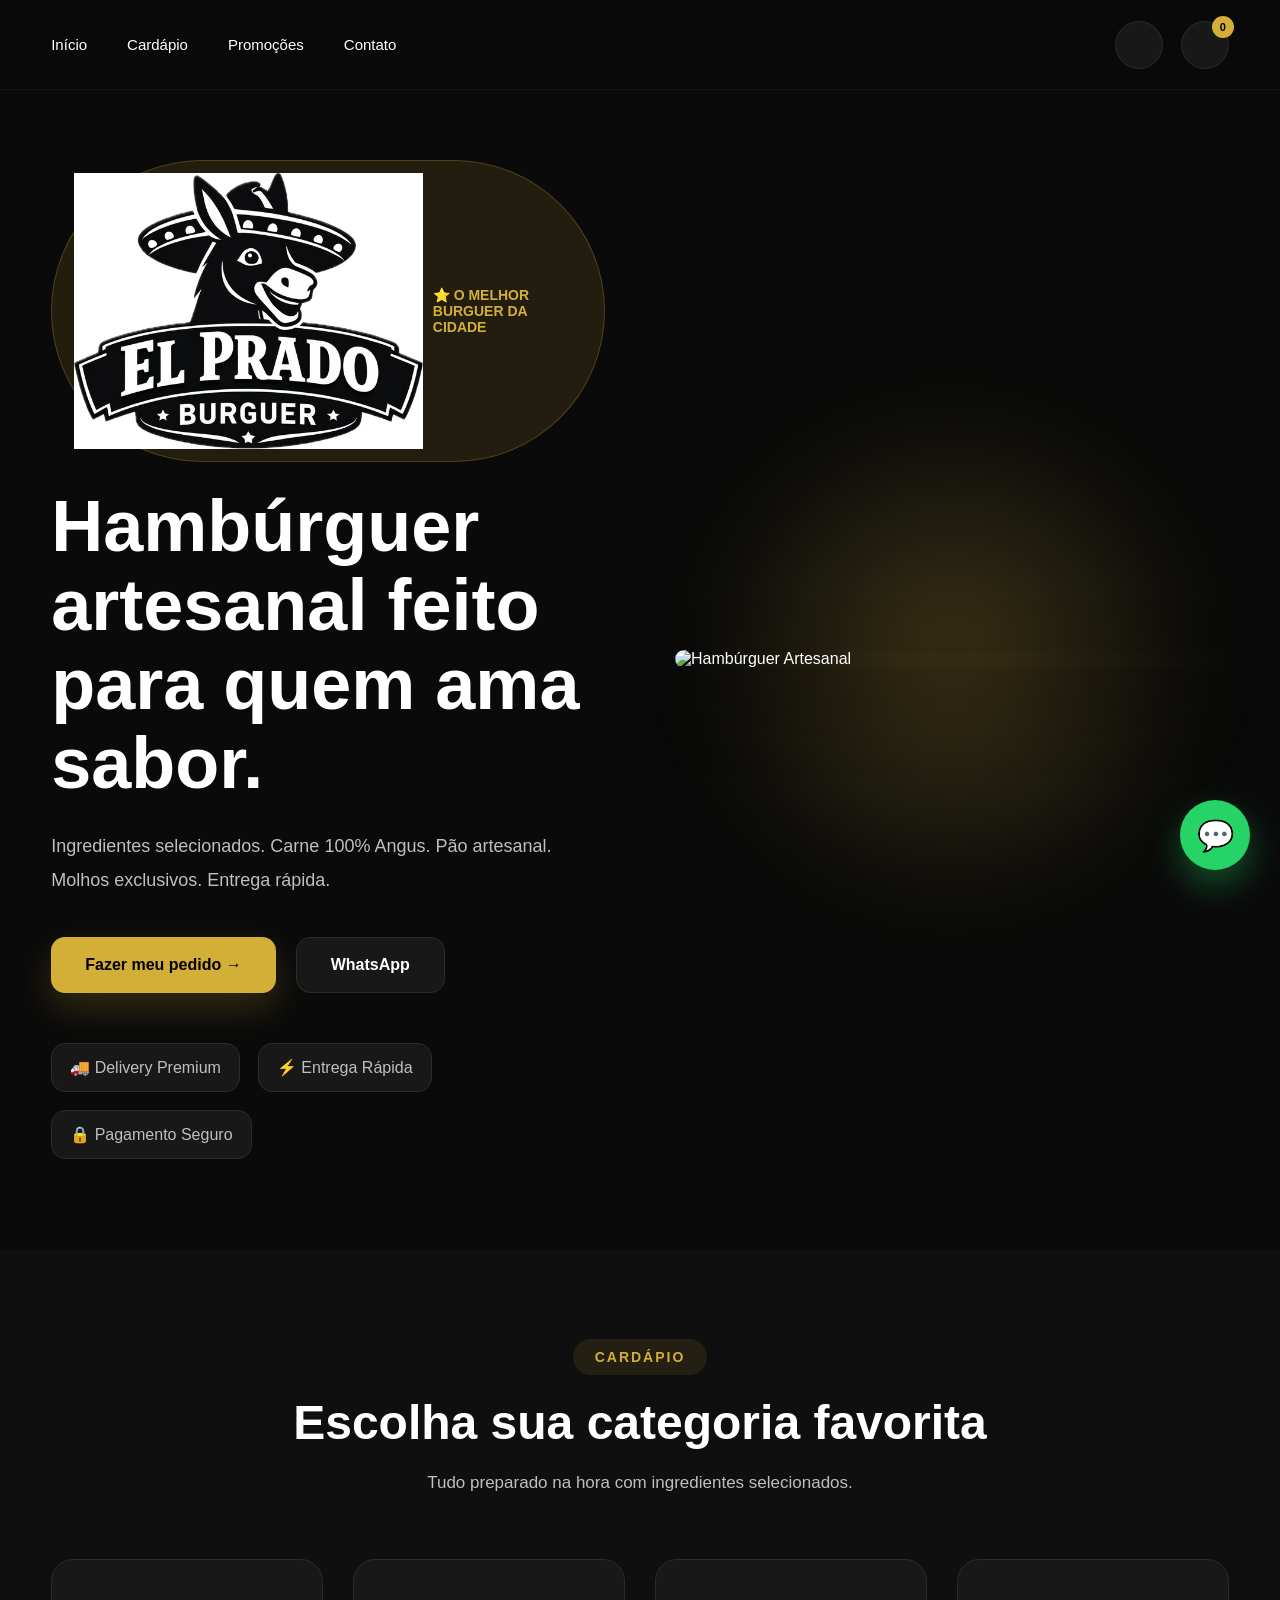
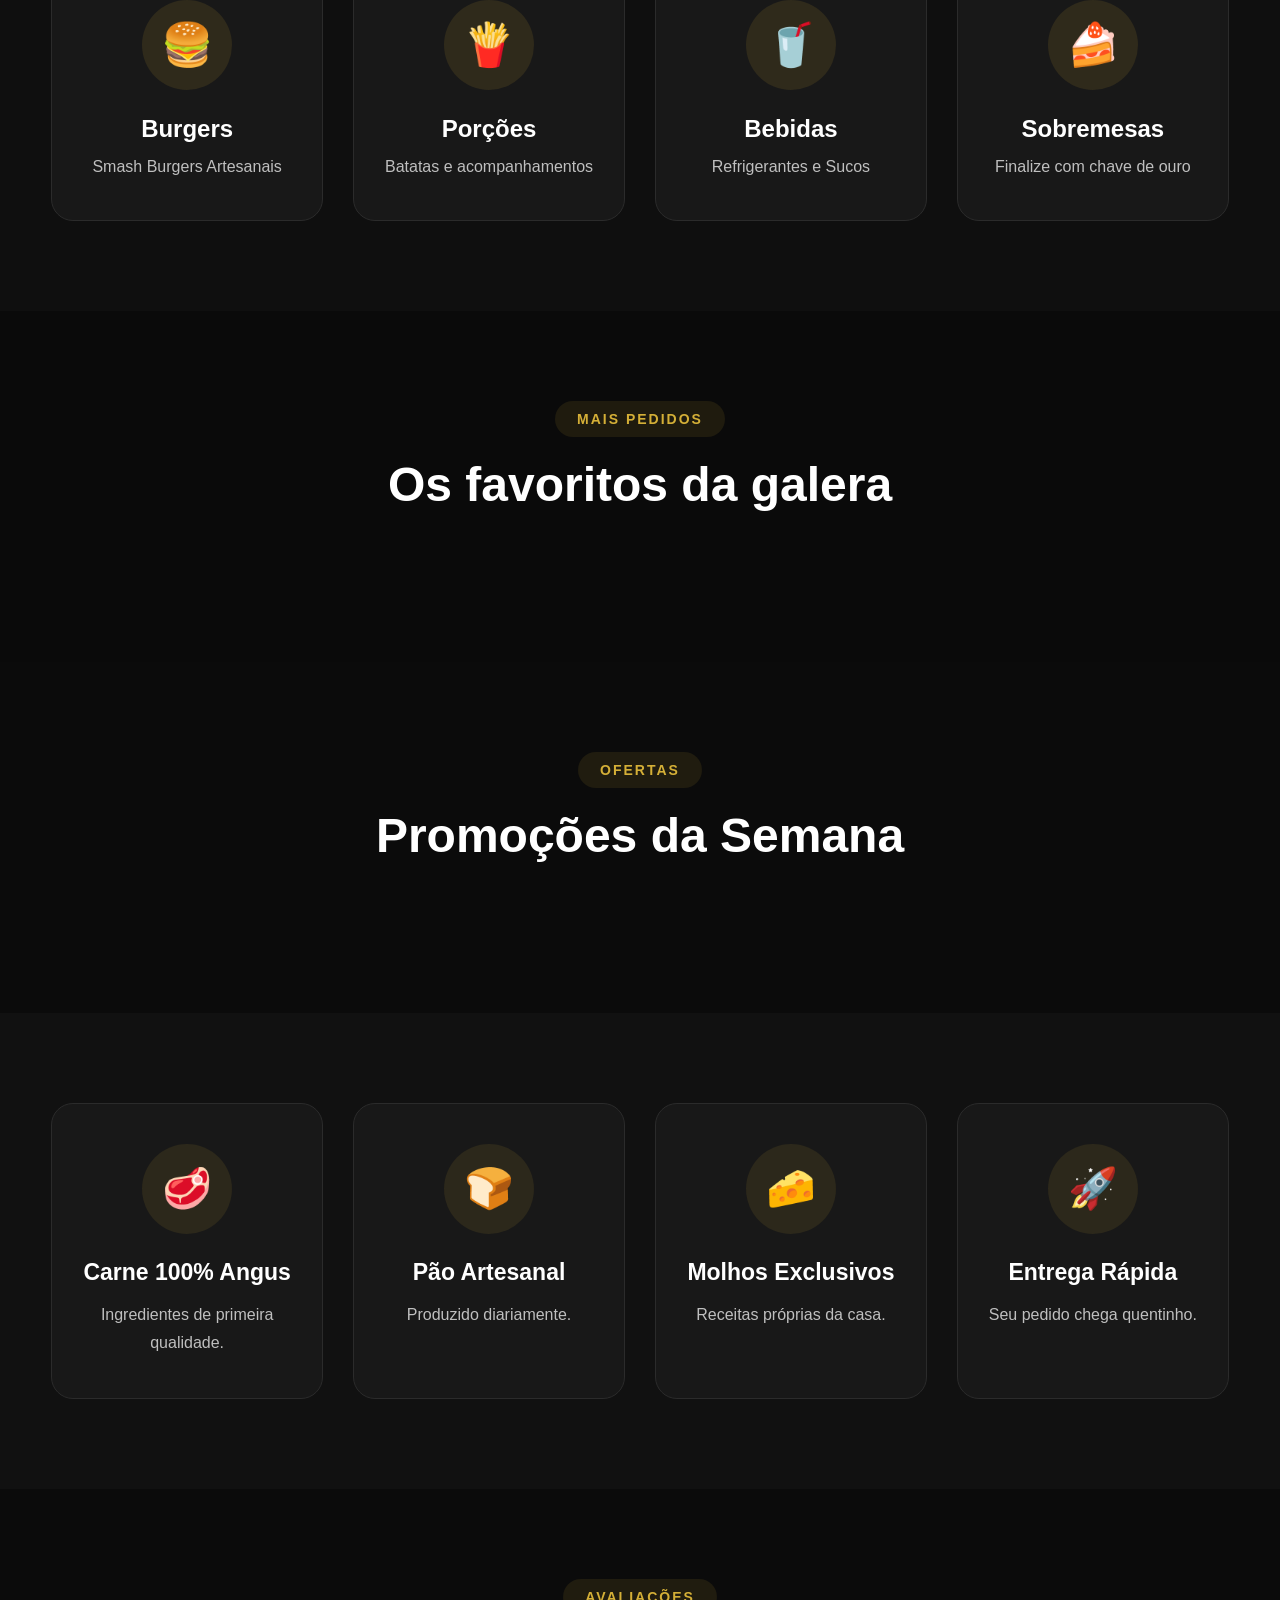
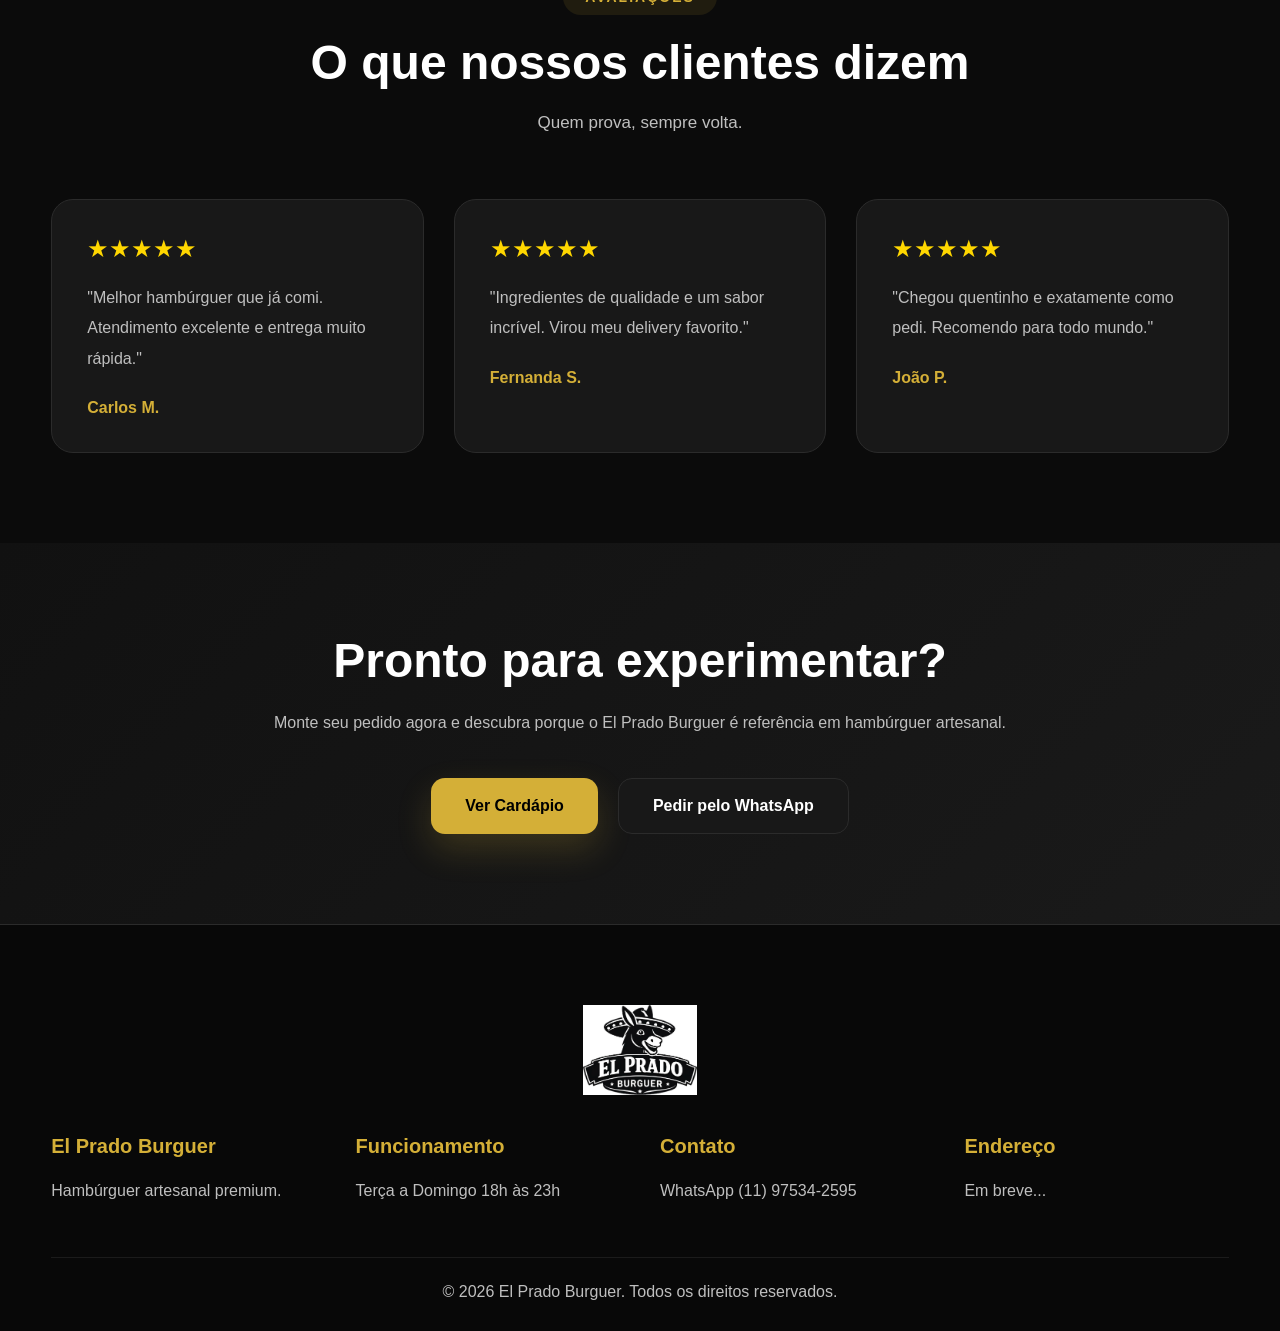
==== commit 80c4643e: "Atualizar o index.html" ====
--- a/index.html
+++ b/index.html
@@ -21,7 +21,9 @@
 
 <script defer src="assets/js/storage.js"></script>
 <script defer src="assets/js/home.js"></script>
-
+</head>
+
+<body>
 <header class="header">
 
     <div class="container">
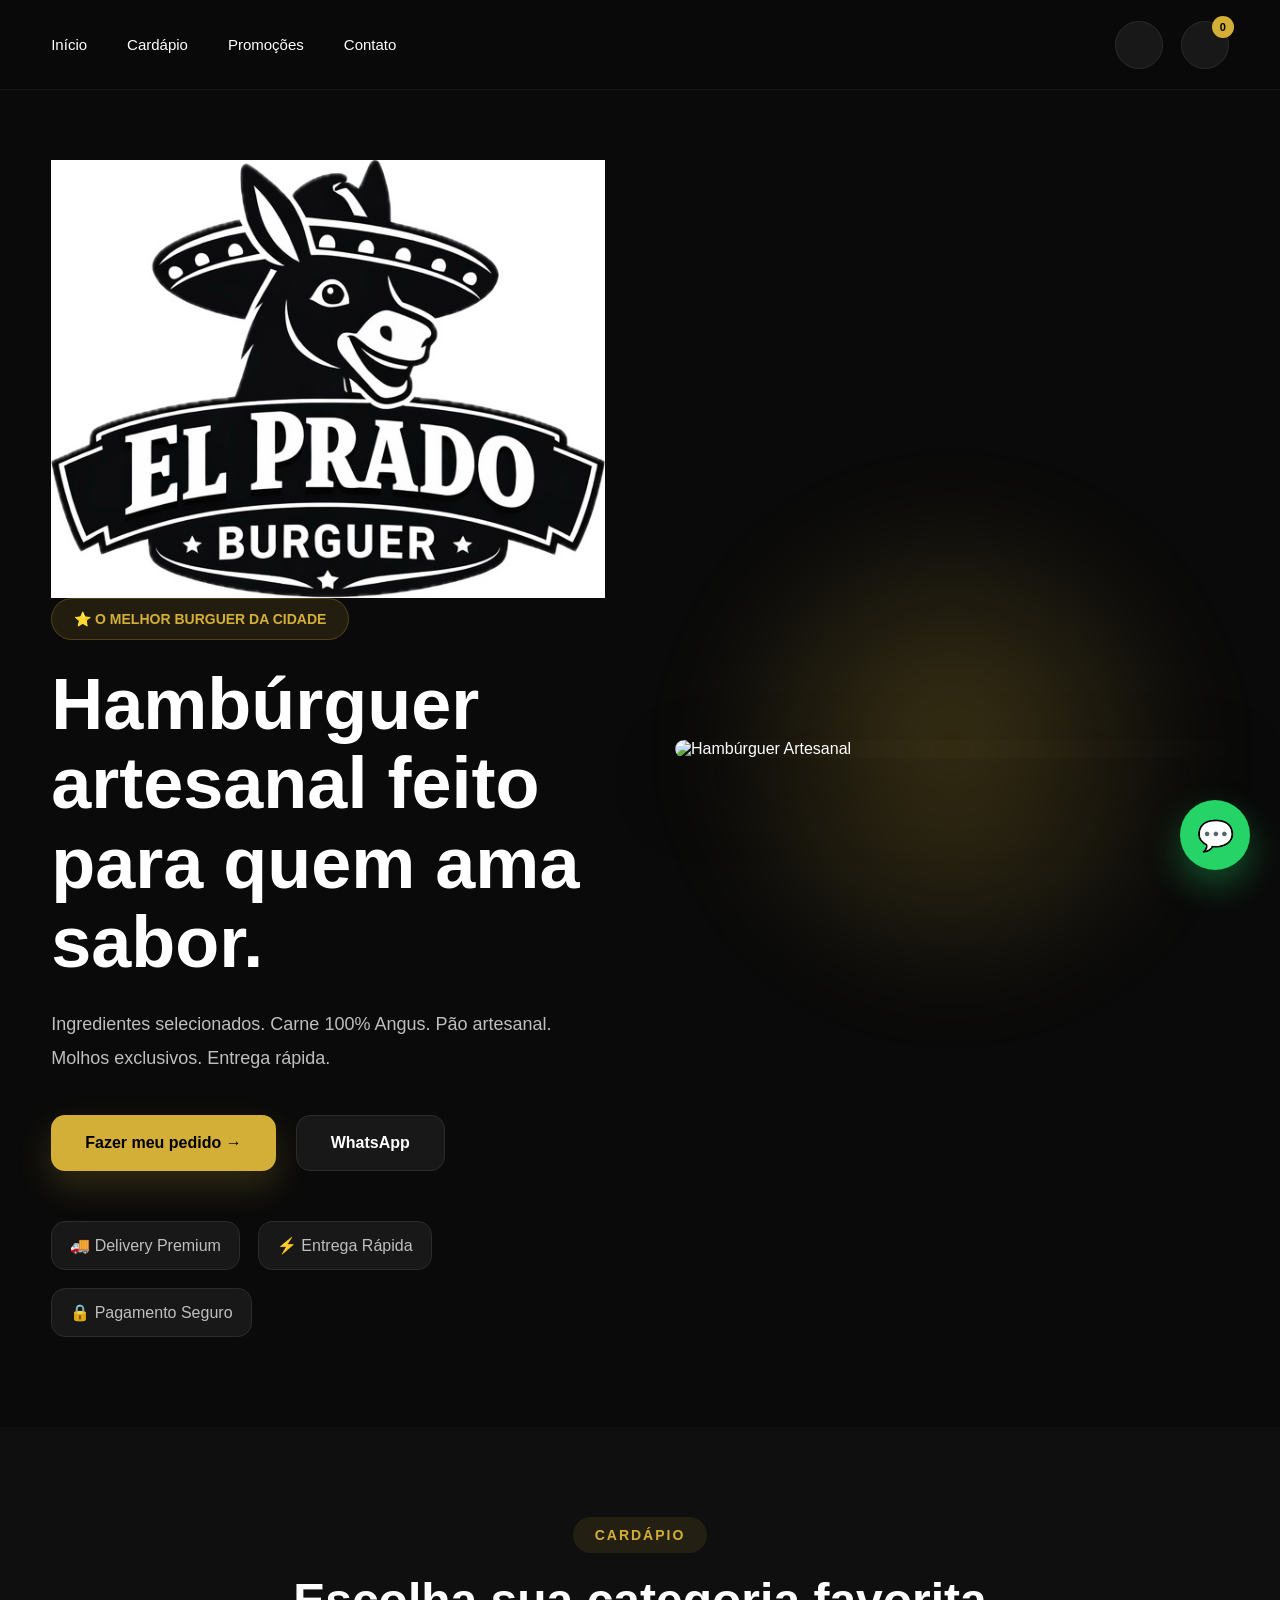
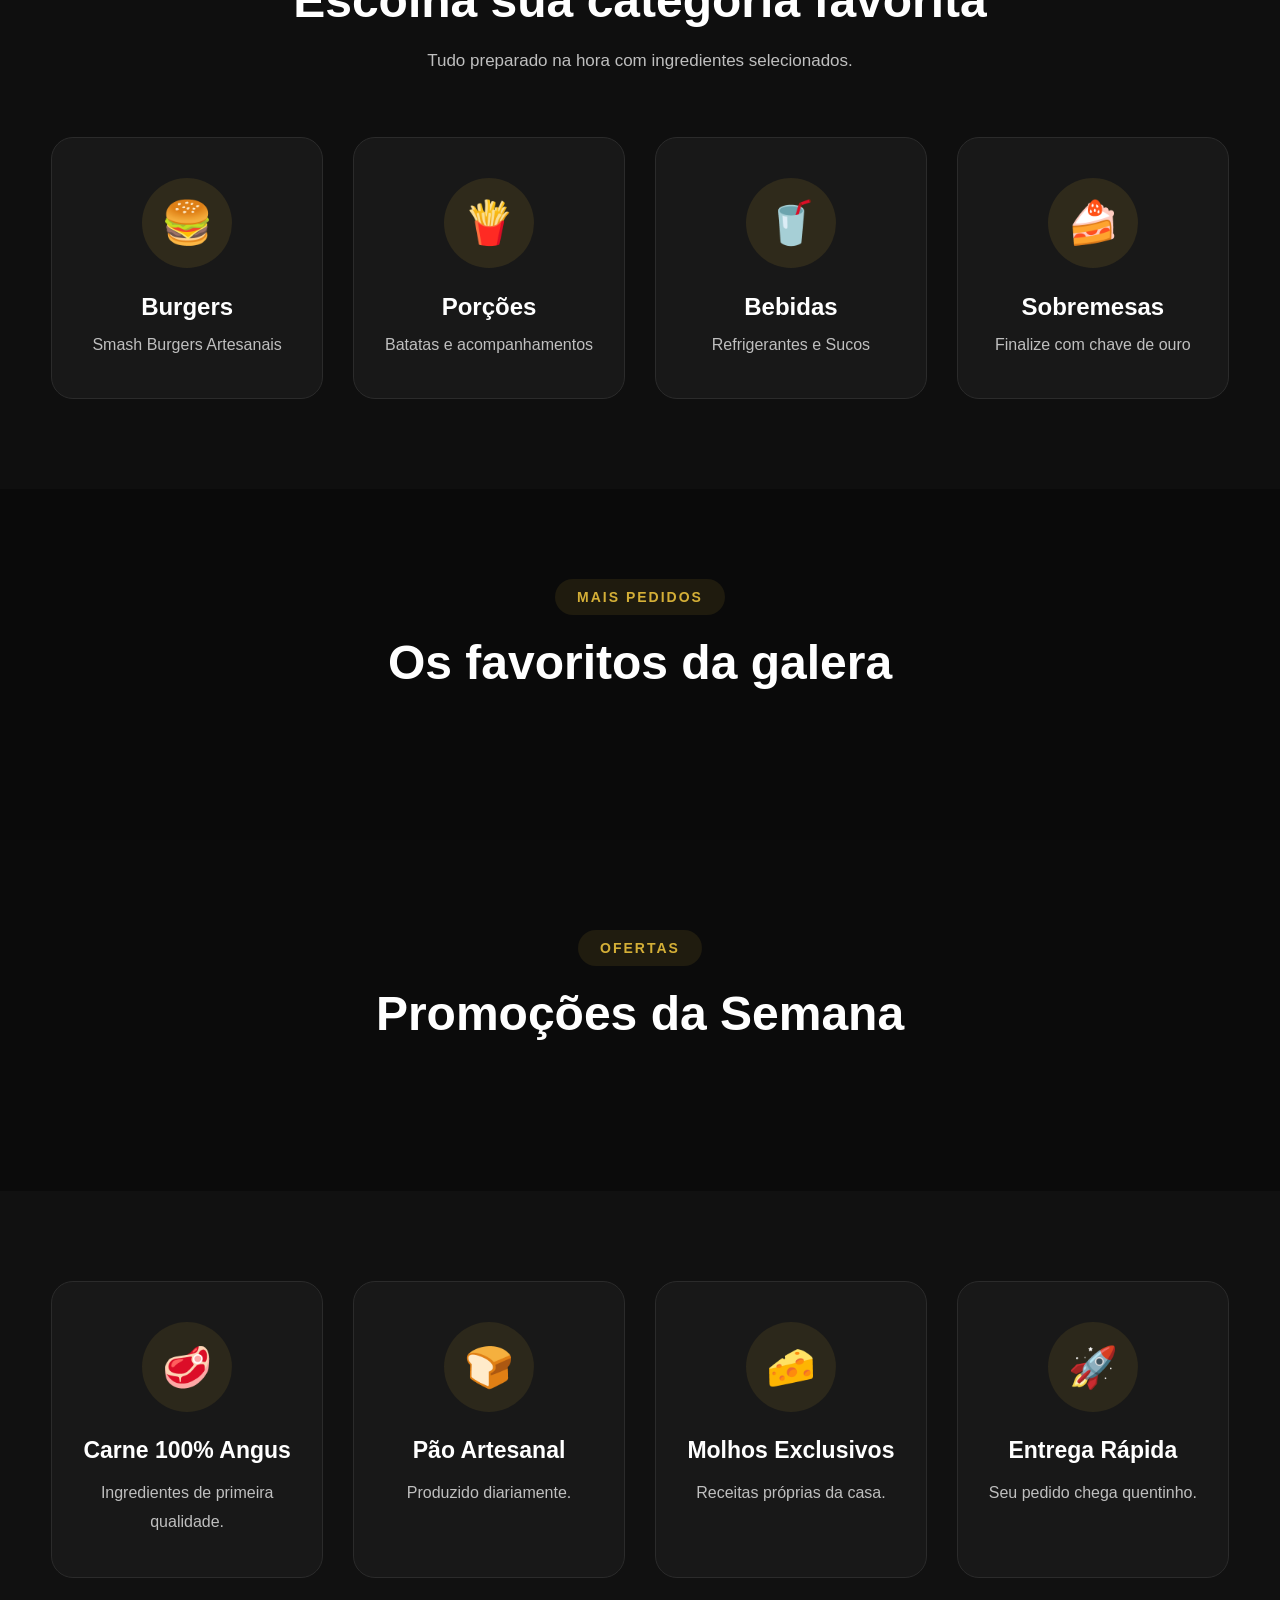
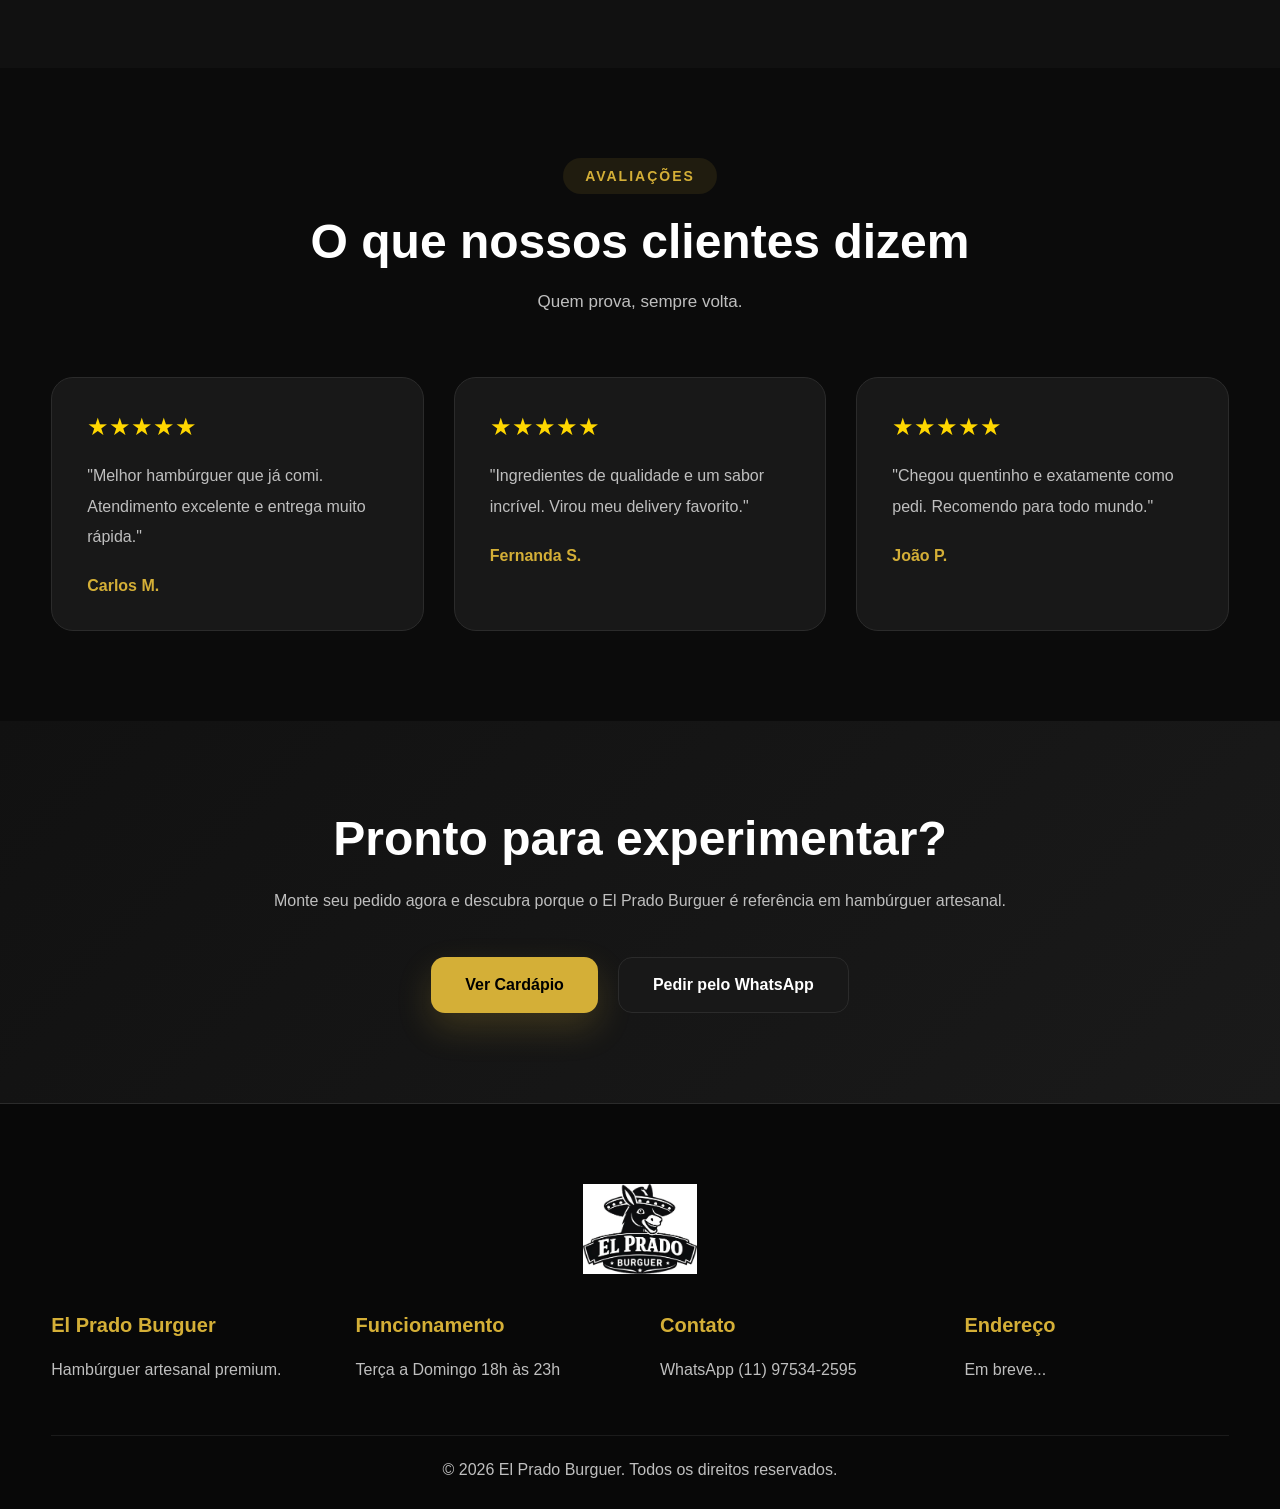
==== commit 8b6827be: "Atualizar o index.html" ====
--- a/index.html
+++ b/index.html
@@ -71,7 +71,6 @@
 
 <div class="hero-content">
 
-<span class="hero-tag">
 <div class="hero-logo">
 
     <img
@@ -79,7 +78,10 @@
         alt="El Prado Burguer">
 
 </div>
-⭐ O MELHOR BURGUER DA CIDADE
+
+<span class="hero-tag">
+
+    ⭐ O MELHOR BURGUER DA CIDADE
 
 </span>
 
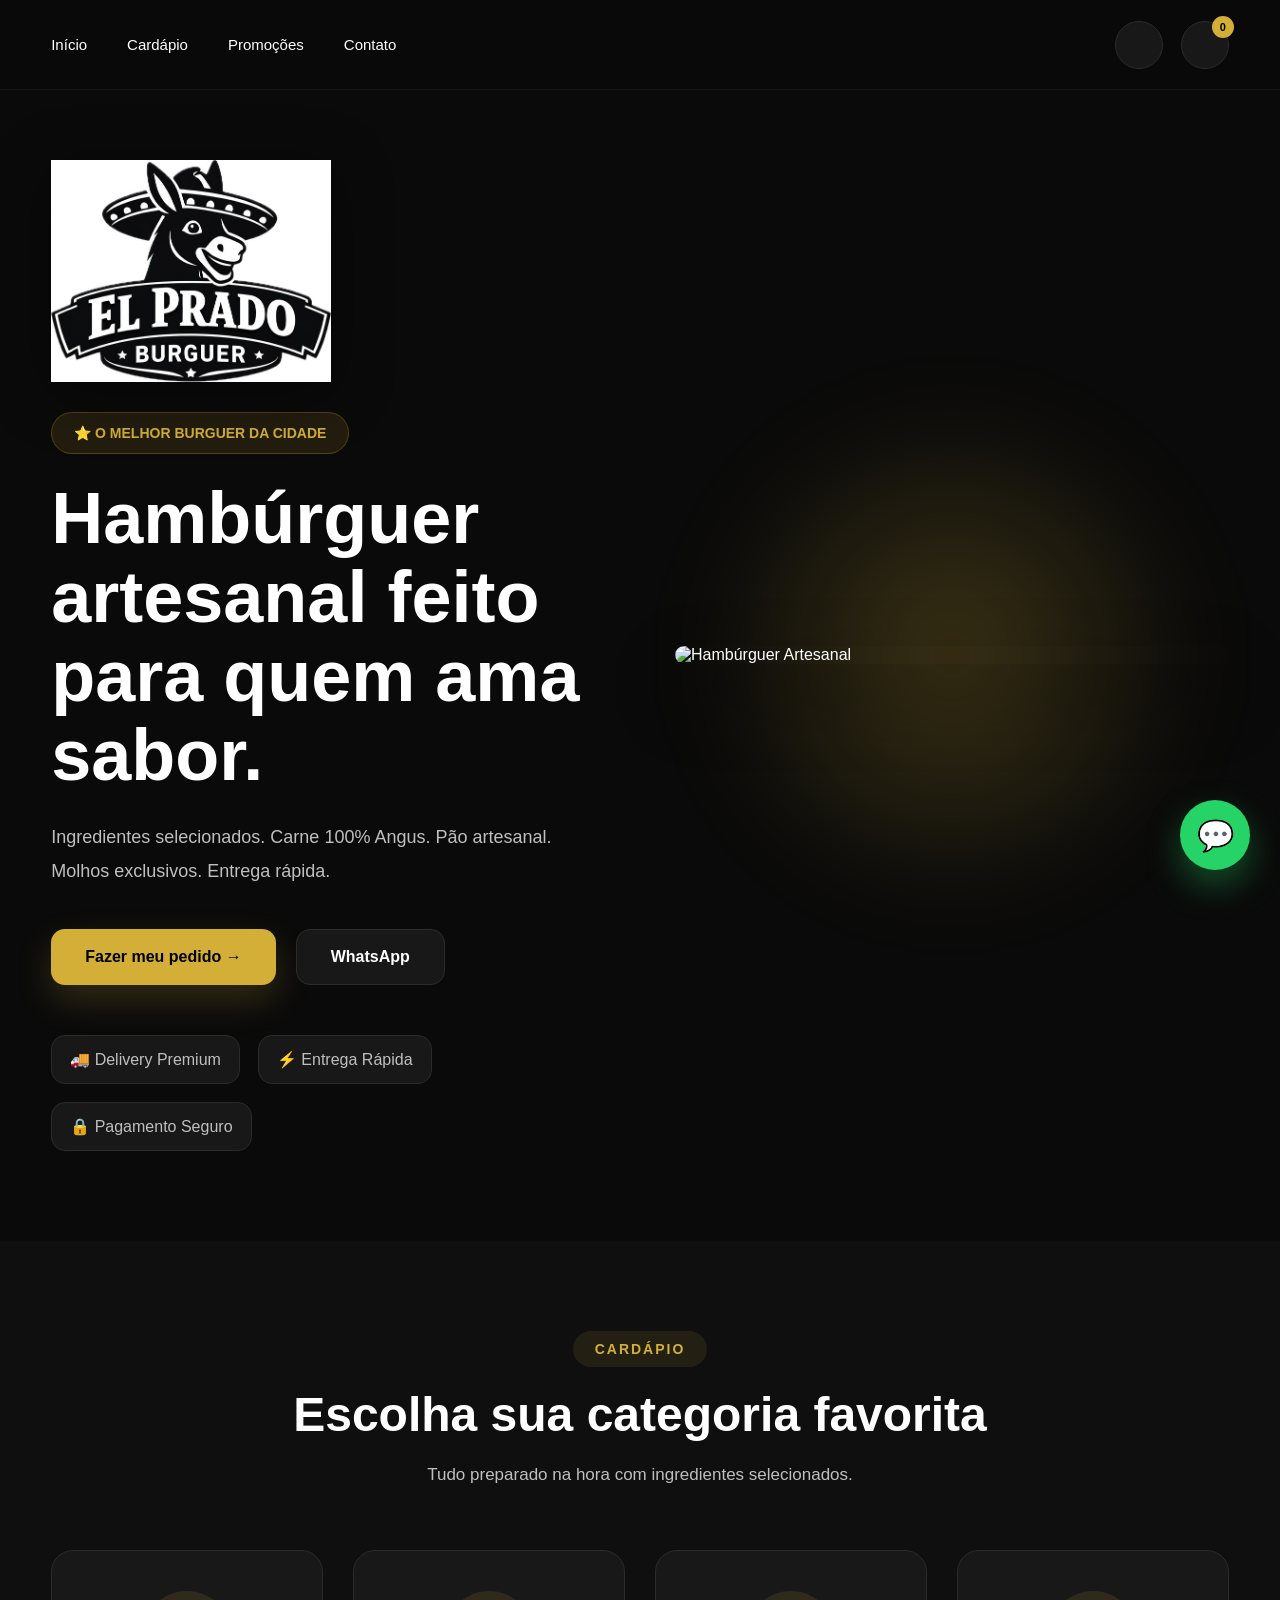
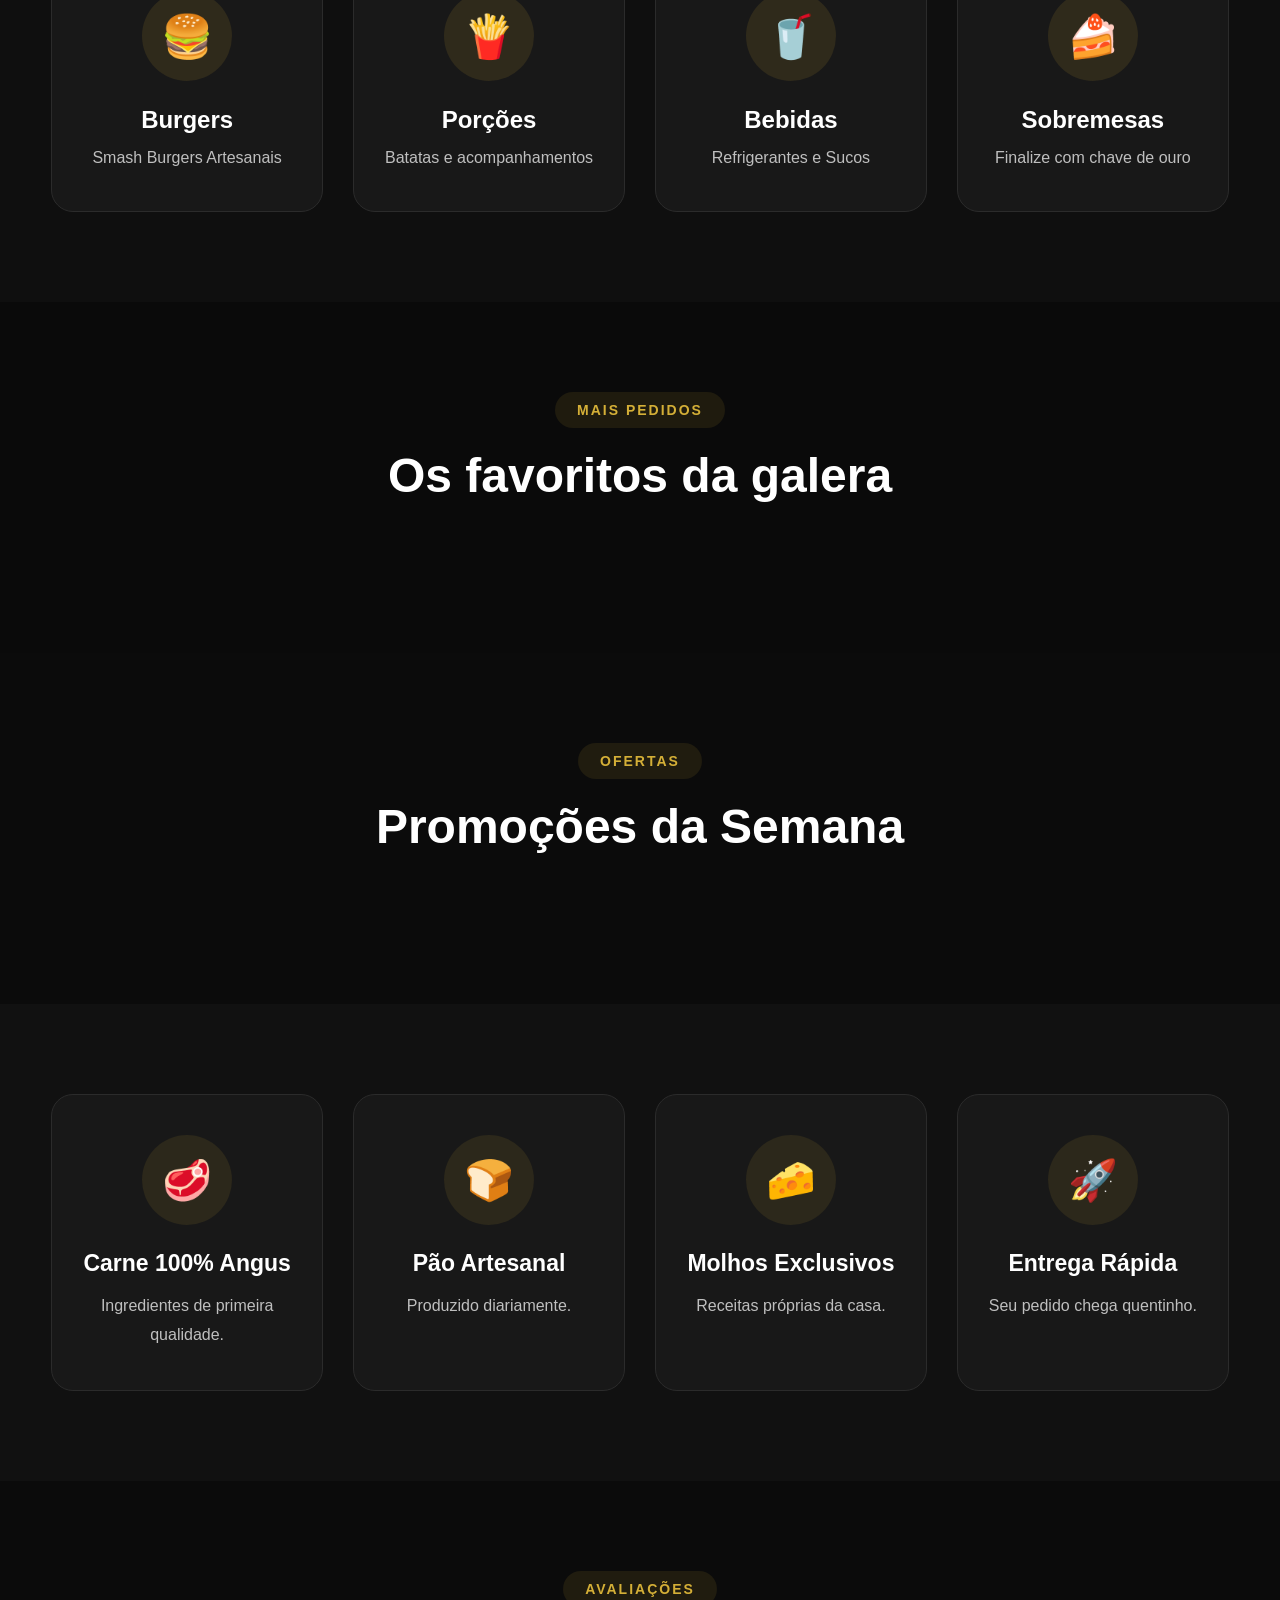
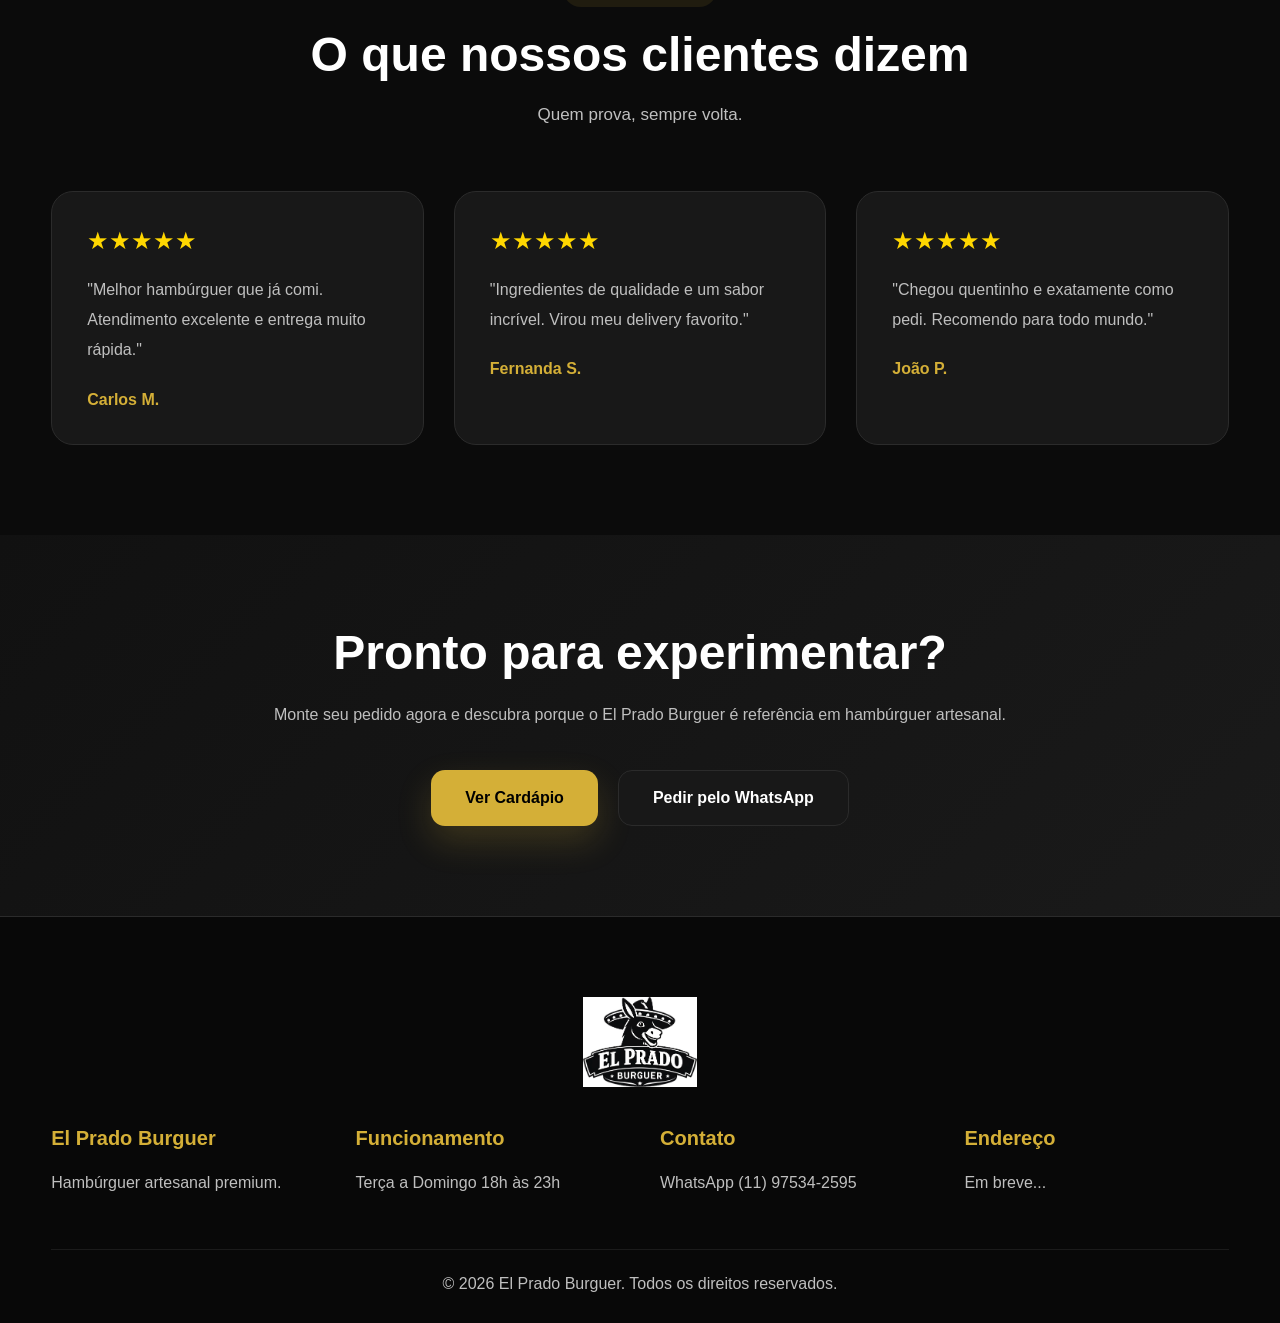
==== commit 8aa57482: "Atualizar o index.html" ====
--- a/index.html
+++ b/index.html
@@ -30,19 +30,19 @@
 
         <nav class="menu">
 
-            <a href="#inicio">Início</a>
-
-            <a href="#cardapio">Cardápio</a>
-
-            <a href="#promocoes">Promoções</a>
-
-            <a href="#contato">Contato</a>
-
-        </nav>
+    <a href="index.html">Início</a>
+
+    <a href="pages/cardapio.html">Cardápio</a>
+
+    <a href="#promocoes">Promoções</a>
+
+    <a href="#contato">Contato</a>
+
+</nav>
 
         <div class="header-icons">
 
-            <a href="pages/login.html" class="icon-user">
+          <a href="pages/cliente.html" class="icon-user">
 
                 <i class="fa-solid fa-user"></i>
 
@@ -73,12 +73,15 @@
 
 <div class="hero-logo">
 
-    <img
-        src="assets/img/logo.png"
-        alt="El Prado Burguer">
-
-</div>
-
+    <a href="index.html">
+
+        <img
+            src="assets/img/logo.png"
+            alt="El Prado Burguer">
+
+    </a>
+
+</div>
 <span class="hero-tag">
 
     ⭐ O MELHOR BURGUER DA CIDADE
@@ -591,12 +594,15 @@
 
 <div class="footer-logo">
 
-<img
-src="assets/img/logo.png"
-alt="El Prado Burguer">
-
-</div>
-
+    <a href="index.html">
+
+        <img
+            src="assets/img/logo.png"
+            alt="El Prado Burguer">
+
+    </a>
+
+</div>
 <div class="footer-grid">
 
 <div>
--- a/assets/css/style.css
+++ b/assets/css/style.css
@@ -443,7 +443,43 @@
     margin-bottom:40px;
 
 }
-
+/*==================================================
+LOGO HERO
+==================================================*/
+
+.hero-logo{
+
+    width:100%;
+
+    display:flex;
+
+    justify-content:flex-start;
+
+    margin-bottom:30px;
+
+}
+
+.hero-logo img{
+
+    width:280px;
+
+    max-width:100%;
+
+    height:auto;
+
+    display:block;
+
+    filter:drop-shadow(0 10px 30px rgba(0,0,0,.45));
+
+    transition:.3s;
+
+}
+
+.hero-logo img:hover{
+
+    transform:scale(1.03);
+
+}
 /*=========================
 BOTÕES
 =========================*/
